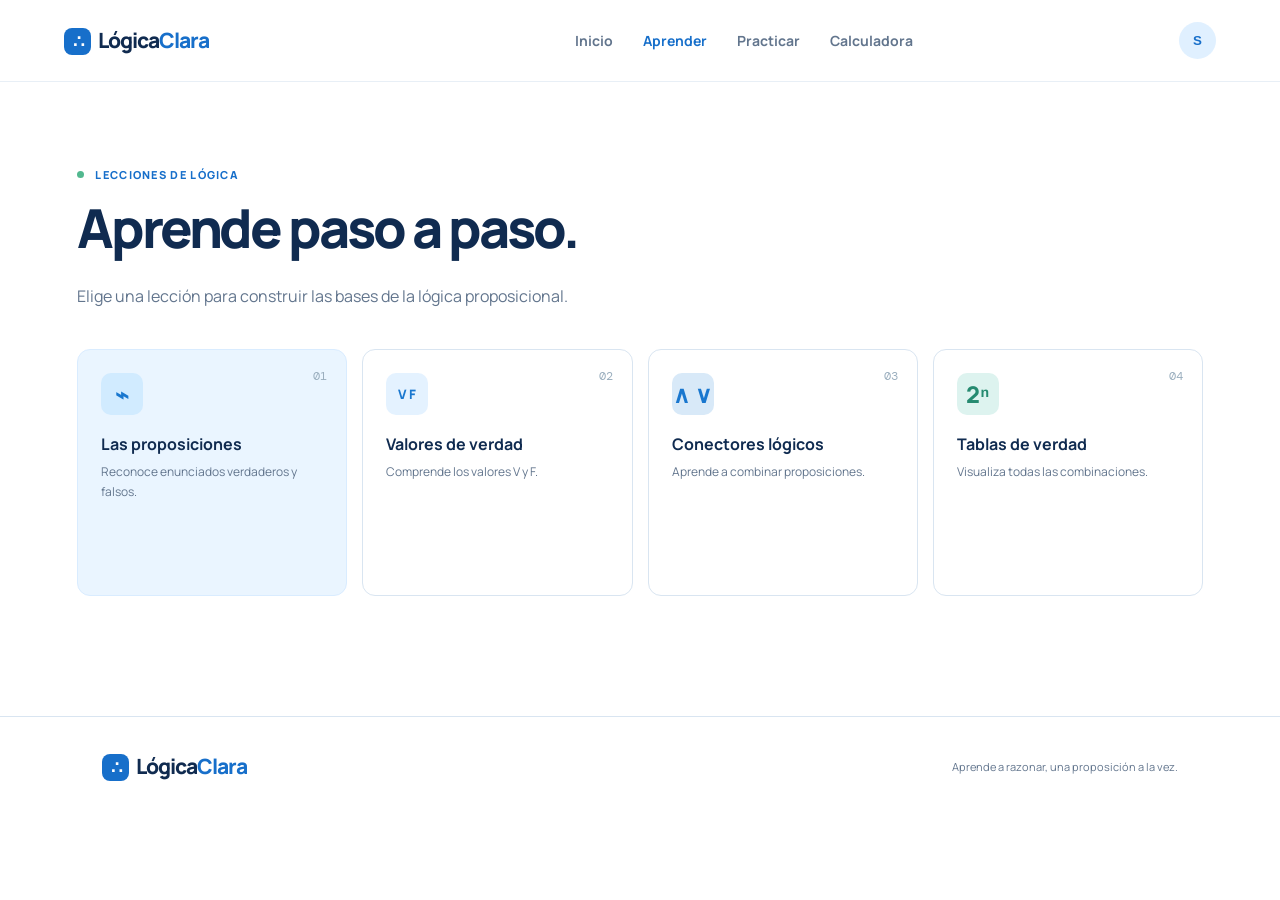
==== aprender.html @ cffce1f6 "Initial commit" ====
<!doctype html><html lang="es"><head><meta charset="UTF-8"><meta name="viewport" content="width=device-width, initial-scale=1.0"><title>Aprender | Lógica Clara</title><link rel="preconnect" href="https://fonts.googleapis.com"><link rel="preconnect" href="https://fonts.gstatic.com" crossorigin><link href="https://fonts.googleapis.com/css2?family=DM+Mono:wght@400;500&family=Manrope:wght@400;500;600;700;800&display=swap" rel="stylesheet"><link rel="stylesheet" href="styles.css"></head><body><header class="topbar"><a class="brand" href="index.html"><span class="brand-mark">∴</span>Lógica<span>Clara</span></a><nav><a href="index.html">Inicio</a><a class="active" href="aprender.html">Aprender</a><a href="practicar.html">Practicar</a><a href="calculadora.html">Calculadora</a></nav><button class="profile">S</button></header><main class="subpage"><p class="eyebrow"><i></i> Lecciones de lógica</p><h1>Aprende paso a paso.</h1><p class="lead">Elige una lección para construir las bases de la lógica proposicional.</p><div class="lesson-grid"><article class="lesson featured"><span class="lesson-number">01</span><div class="lesson-icon">⌁</div><h3>Las proposiciones</h3><p>Reconoce enunciados verdaderos y falsos.</p></article><article class="lesson"><span class="lesson-number">02</span><div class="lesson-icon blue">V F</div><h3>Valores de verdad</h3><p>Comprende los valores V y F.</p></article><article class="lesson"><span class="lesson-number">03</span><div class="lesson-icon dark">∧ ∨</div><h3>Conectores lógicos</h3><p>Aprende a combinar proposiciones.</p></article><article class="lesson"><span class="lesson-number">04</span><div class="lesson-icon sky">2ⁿ</div><h3>Tablas de verdad</h3><p>Visualiza todas las combinaciones.</p></article></div></main><footer><a class="brand" href="index.html"><span class="brand-mark">∴</span>Lógica<span>Clara</span></a><p>Aprende a razonar, una proposición a la vez.</p></footer></body></html>
---- styles.css ----
:root{--ink:#102b50;--blue:#176fca;--sky:#eaf5ff;--line:#d9e5f1;--muted:#62758d;--navy:#0c3767;--mint:#e6f5ef;--white:#fff}*{box-sizing:border-box}html{scroll-behavior:smooth}body{margin:0;color:var(--ink);font-family:Manrope,Arial,sans-serif;background:#fff}.topbar{height:82px;border-bottom:1px solid #e8eff6;display:flex;align-items:center;justify-content:space-between;padding:0 max(5vw,32px);position:sticky;top:0;background:#fffffff2;backdrop-filter:blur(12px);z-index:10}.brand{font-size:21px;font-weight:800;color:var(--ink);text-decoration:none;letter-spacing:-1px}.brand>span:last-child{color:var(--blue)}.brand-mark{display:inline-grid;place-items:center;margin-right:7px;width:27px;height:27px;border-radius:8px;background:var(--blue);color:#fff;font-size:18px}.topbar nav{display:flex;gap:30px;margin-left:100px}.topbar nav a{font-size:14px;text-decoration:none;color:var(--muted);font-weight:700}.topbar nav a.active,.topbar nav a:hover{color:var(--blue)}.profile{border:0;background:#e0f0ff;color:var(--blue);border-radius:50%;width:37px;height:37px;font-weight:800}.hero{min-height:570px;max-width:1190px;margin:auto;padding:88px 32px 70px;display:grid;grid-template-columns:1.1fr .9fr;gap:90px;align-items:center}.eyebrow{color:var(--blue);text-transform:uppercase;font-size:11px;font-weight:800;letter-spacing:1.3px;margin:0 0 16px}.eyebrow i{display:inline-block;width:7px;height:7px;background:#52b88f;border-radius:50%;margin:0 8px 1px 0}.hero h1,.section-heading h2,.theory h2,.practice h2,.calculator h2{font-size:clamp(39px,4.2vw,61px);line-height:1.08;letter-spacing:-3.3px;margin:0;font-weight:800}.hero h1 em,.section-heading h2 em,.practice h2 em,.calculator h2 em{font-family:Georgia,serif;font-weight:400;color:var(--blue)}.lead{font-size:16px;line-height:1.8;color:var(--muted);max-width:515px;margin:25px 0}.hero-actions{display:flex;gap:14px;margin-top:29px}.button{font-size:14px;font-weight:800;text-decoration:none;padding:15px 21px;border-radius:9px}.primary{color:#fff;background:var(--blue);box-shadow:0 9px 18px #176fca24}.primary b{font-size:20px;line-height:0;margin-left:10px}.ghost{border:1px solid var(--line);color:var(--ink);background:#fff}.hero-note{font-size:12px;font-weight:700;color:#6e7f91;margin-top:27px}.check{color:#fff;background:#55ba91;padding:2px 5px;border-radius:50%;margin-right:7px}.logic-card{position:relative;max-width:420px;background:var(--navy);padding:26px 29px 25px;border-radius:18px;color:#fff;box-shadow:18px 18px 0 #ddecfa}.logic-card:before{content:'';position:absolute;width:126px;height:126px;border-radius:50%;border:1px solid #ffffff20;right:-35px;top:-39px}.card-top{position:relative;display:flex;justify-content:space-between;font-size:10px;font-weight:800;letter-spacing:1.4px;color:#a9cfef}.pill{letter-spacing:0;background:#ffffff18;padding:6px 9px;border-radius:20px;color:#d8edff}.question{position:relative;font-size:20px;font-weight:700;line-height:1.45;margin:28px 0 17px}.expression{position:relative;font-family:'DM Mono',monospace;color:#bfdcf6;font-size:23px}.expression b{color:#55d3aa}.expression span{margin-left:12px;color:#7eadd4}.expression strong{color:#fff;margin-left:7px}.answers{position:relative;display:flex;gap:10px;margin:24px 0 14px}.answers button{font-family:'DM Mono';font-weight:700;font-size:16px;color:#fff;background:#ffffff12;border:1px solid #ffffff2c;border-radius:7px;padding:10px 31px;cursor:pointer}.answers button:hover,.answers button.selected{background:#247fcf;border-color:#77c3ff}.quick-feedback{position:relative;font-size:12px;color:#a9cfef;margin:0;height:18px}.stats{max-width:1126px;margin:auto;border:1px solid var(--line);border-radius:14px;display:grid;grid-template-columns:repeat(3,1fr);overflow:hidden}.stats>div{display:flex;align-items:center;gap:15px;padding:21px 32px;border-right:1px solid var(--line)}.stats>div:last-child{border:0}.stat-icon{width:38px;height:38px;display:grid;place-items:center;border-radius:10px;font-size:18px}.book{background:#e8f4ff;color:#1977cf}.star{background:#fff4df;color:#e9a42e}.table{background:#e7f7ef;color:#4fa77f}.stats p{margin:0}.stats b{display:block;font-size:18px}.stats small{font-size:11px;color:var(--muted);font-weight:700}.learning,.connectors{max-width:1190px;margin:118px auto;padding:0 32px}.section-heading{max-width:570px}.section-heading h2{font-size:38px}.section-heading>p:last-child{color:var(--muted);line-height:1.7;font-size:15px}.lesson-grid{display:grid;grid-template-columns:repeat(4,1fr);gap:15px;margin-top:37px}.lesson{min-height:247px;padding:23px;border:1px solid var(--line);border-radius:13px;position:relative}.lesson.featured{background:#eaf5ff;border-color:#d9ecff}.lesson-number{position:absolute;right:19px;top:18px;color:#9aaebe;font:12px 'DM Mono'}.lesson-icon{width:42px;height:42px;border-radius:10px;background:#d1ebff;color:#1977cf;font-size:23px;display:grid;place-items:center;font-weight:800}.lesson-icon.blue{font-size:13px;background:#e4f2ff}.lesson-icon.dark{background:#d8e9f8}.lesson-icon.sky{background:#ddf3ef;color:#258a70}.lesson h3{font-size:16px;margin:18px 0 7px}.lesson p{font-size:12px;color:var(--muted);line-height:1.65;margin:0}.lesson a{position:absolute;bottom:20px;text-decoration:none;font-size:12px;font-weight:800;color:var(--blue)}.lesson a b{margin-left:6px;font-size:16px}.theory{background:#f5faff;padding:92px max(8vw,32px);display:grid;grid-template-columns:.9fr 1fr;gap:100px;align-items:center}.theory h2{font-size:38px}.theory-text>p:not(.eyebrow){line-height:1.8;color:var(--muted);font-size:15px}.tip{display:flex;gap:12px;padding:14px 16px;background:#e7f5ee;border-radius:8px;margin-top:26px}.tip span{color:#54ae89}.tip p{font-size:12px;line-height:1.55;margin:0;color:#497061}.examples{background:#fff;border-radius:14px;padding:22px 24px;box-shadow:0 8px 24px #123b6012}.mono-title,.calculator-panel label{font:500 10px 'DM Mono';letter-spacing:1px;color:#7791aa}.example{padding:15px 0;border-bottom:1px solid #e9f0f6}.example:last-child{border:0}.example p{font-size:14px;margin:0 0 8px;font-weight:700}.example span{font-size:11px;font-weight:700}.true{color:#299b70}.false{color:#e56e71}.neutral{color:#7890a7}.centered{text-align:center;margin:auto}.connector-grid{display:grid;grid-template-columns:repeat(5,1fr);margin-top:38px;border:1px solid var(--line);border-radius:13px;overflow:hidden}.connector-grid article{padding:25px 19px;border-right:1px solid var(--line)}.connector-grid article:last-child{border:0}.connector-grid span{font:500 29px 'DM Mono';color:var(--blue)}.connector-grid h3{font-size:14px;margin:15px 0 8px}.connector-grid p{font-size:11px;line-height:1.5;color:var(--muted);min-height:35px}.connector-grid small{font:10px 'DM Mono';color:#6d89a4}.practice{max-width:1126px;margin:115px auto;background:var(--navy);border-radius:18px;padding:55px 65px;display:grid;grid-template-columns:1fr 1fr;gap:65px;color:#fff}.practice .eyebrow{color:#8fcbf8}.practice h2{font-size:37px;letter-spacing:-2px}.practice h2 em{color:#a8ddff}.practice-info>p:not(.eyebrow){color:#b7d0e8;font-size:14px;line-height:1.7}.progress{margin-top:31px;width:280px}.progress div{display:flex;justify-content:space-between;font-size:11px;font-weight:700;color:#bbd6ec;margin-bottom:9px}.progress i{display:block;height:6px;background:#ffffff20;border-radius:9px}.progress i i{height:6px;width:20%;background:#64c3f7}.practice-card{background:#fff;color:var(--ink);padding:25px;border-radius:13px}.practice-label{font:500 10px 'DM Mono';color:#6d92b5}.practice-card h3{font-size:18px;line-height:1.5;margin:17px 0}.option-list{display:grid;gap:9px}.option-list button{background:#fff;border:1px solid var(--line);color:var(--ink);text-align:left;padding:12px;border-radius:7px;font:700 13px Manrope;cursor:pointer}.option-list button:hover,.option-list button.selected{border-color:#3d9ce7;background:#eff8ff}.practice-feedback{min-height:20px;font-size:11px;line-height:1.5;margin-top:11px}.practice-feedback.good{color:#22946c}.practice-feedback.bad{color:#d45f67}.calculator{background:#f5faff;padding:100px max(8vw,32px);display:grid;grid-template-columns:.72fr 1.28fr;gap:70px;align-items:start}.calculator h2{font-size:39px}.calculator-intro>p:not(.eyebrow){color:var(--muted);font-size:14px;line-height:1.7}.syntax{margin-top:28px;border-left:3px solid #5ab0ed;padding-left:13px;display:grid;gap:6px;font-size:11px;color:#668097}.syntax b{color:var(--ink)}.syntax span{font:500 16px 'DM Mono';color:var(--blue)}.calculator-panel{background:#fff;padding:27px;border-radius:14px;box-shadow:0 8px 30px #103a6220}.input-wrap{margin-top:11px;display:flex;border:1px solid #bcd9ef;border-radius:8px;overflow:hidden}.input-wrap input{width:100%;border:0;padding:13px 14px;font:16px 'DM Mono';outline:none;color:var(--ink)}.input-wrap button,#solve{border:0;background:var(--blue);color:#fff;padding:0 16px;font:700 12px Manrope;white-space:nowrap;cursor:pointer}.input-wrap button b{font-size:18px;margin-left:6px}.calc-result{margin-top:22px;background:#edf7ff;border-radius:9px;padding:17px;display:flex;align-items:center;justify-content:space-between;gap:14px}.calc-result span{display:block;font:500 9px 'DM Mono';color:#6185a3}.calc-result strong{font:800 30px 'DM Mono';color:#2a9b73}.calc-result p{font:12px 'DM Mono';line-height:1.8;color:#3c668a;margin:5px 0 0}.table-button{border:1px solid #a5cfed;background:#fff;color:var(--blue);border-radius:6px;padding:8px 9px;font:700 10px Manrope;cursor:pointer;white-space:nowrap}.calc-error{color:#d55357;font-size:11px;min-height:14px;margin:8px 0 0}.truth-table-wrap{overflow:auto;margin-top:17px}.truth-table{border-collapse:collapse;width:100%;font:12px 'DM Mono';text-align:center}.truth-table th{background:var(--navy);color:#fff;padding:9px}.truth-table td{border:1px solid #d9e8f3;padding:7px;color:#385b7b}.truth-table td:last-child{color:#218b67;font-weight:bold}footer{padding:31px max(8vw,32px);display:flex;align-items:center;justify-content:space-between;border-top:1px solid var(--line)}footer p,footer>span{font-size:11px;color:var(--muted)}@media(max-width:800px){.topbar nav{display:none}.hero,.theory,.practice,.calculator{grid-template-columns:1fr;gap:40px}.hero{padding-top:60px}.logic-card{width:100%;max-width:none}.stats{margin:0 20px}.stats>div{padding:14px 10px;gap:8px}.stats small{font-size:9px}.stat-icon{width:30px;height:30px}.lesson-grid{grid-template-columns:1fr 1fr}.connector-grid{grid-template-columns:1fr 1fr}.connector-grid article:nth-child(2){border-right:0}.connector-grid article{border-bottom:1px solid var(--line)}.practice{margin:70px 20px;padding:35px 28px}.theory,.calculator{padding:65px 32px}footer{flex-direction:column;gap:8px;text-align:center}}@media(max-width:460px){.hero-actions{flex-direction:column}.lesson-grid{grid-template-columns:1fr}.stats{grid-template-columns:1fr}.stats>div{border-right:0;border-bottom:1px solid var(--line)}.connector-grid{grid-template-columns:1fr}.connector-grid article{border-right:0}.calc-result{align-items:flex-start;flex-direction:column}}
.intro-hero{max-width:1190px;margin:auto;padding:92px 32px 96px;display:grid;grid-template-columns:1.08fr .92fr;align-items:center;gap:85px}.intro-hero h1,.subpage h1,.practice-page h1,.calculator h1{font-size:clamp(39px,4.2vw,60px);line-height:1.1;letter-spacing:-3px;margin:0;font-weight:800}.intro-hero h1 em,.practice-page h1 em,.calculator h1 em{font-family:Georgia,serif;font-weight:400;color:var(--blue)}.thinking-visual{min-height:330px;position:relative;display:grid;align-content:center;gap:18px;padding-left:36px}.thinking-visual:before{content:'';position:absolute;inset:12px 0 0 38px;background:#eaf5ff;border-radius:23px;transform:rotate(-3deg)}.statement{position:relative;z-index:1;display:flex;align-items:center;justify-content:space-between;background:#fff;border:1px solid #d7e9f7;border-radius:11px;padding:16px 19px;color:var(--ink);font-weight:700;box-shadow:0 8px 20px #12508112;max-width:310px}.statement span{font:700 16px 'DM Mono';color:#28a575;background:#e6f6ef;padding:6px 10px;border-radius:6px}.statement.bottom{margin-left:33px}.operator{position:relative;z-index:2;background:var(--blue);color:#fff;width:35px;height:35px;border-radius:50%;display:grid;place-items:center;font:500 20px 'DM Mono';margin-left:132px}.result-bubble{position:absolute;right:5px;bottom:18px;z-index:2;background:var(--navy);color:#b9dcf3;padding:15px 18px;border-radius:11px;font-size:11px;line-height:1.6}.result-bubble b{color:#72d8ae;font:700 25px 'DM Mono'}.what-is{max-width:1126px;margin:10px auto 112px;padding:52px 60px;border:1px solid var(--line);border-radius:17px;display:grid;grid-template-columns:1fr 1fr;gap:80px;align-items:center}.what-copy{border-left:2px solid #b8dcf5;padding-left:28px}.what-copy p{color:var(--muted);line-height:1.8;font-size:14px}.what-copy b{color:var(--ink)}.example-band{background:var(--navy);padding:85px max(10vw,32px);color:#fff;display:grid;grid-template-columns:1fr 1fr;gap:85px;align-items:center}.example-band .eyebrow{color:#8fcbf8}.example-band h2{font-size:36px;letter-spacing:-2px;margin:0}.example-band p:not(.eyebrow){color:#b8d3e9;font-size:14px;line-height:1.8}.reasoning{background:#fff;color:var(--ink);border-radius:14px;padding:23px;display:grid;gap:12px;box-shadow:0 11px 28px #001a352b}.reasoning>div{display:grid;grid-template-columns:25px 1fr 28px;align-items:center;gap:8px;padding:10px;background:#f3f9fd;border-radius:7px;font-size:12px}.reasoning small{font:500 14px 'DM Mono';color:var(--blue)}.reasoning span{font:700 13px 'DM Mono';color:#249a6e}.reasoning>i{text-align:center;color:var(--blue);font:500 26px 'DM Mono';font-style:normal}.reasoning>p{text-align:center!important;color:#4b6a86!important;font:14px 'DM Mono';margin:3px 0!important}.reasoning strong{color:#269d70}.uses{max-width:1190px;margin:112px auto;padding:0 32px}.use-grid{display:grid;grid-template-columns:repeat(3,1fr);gap:17px;margin-top:38px}.use-grid article{border:1px solid var(--line);border-radius:14px;padding:25px}.use-icon{width:43px;height:43px;border-radius:10px;display:grid;place-items:center;background:#e4f2ff;color:#1772c7;font-size:20px;font-weight:800}.use-icon.sky{background:#eeeaff;color:#6b5ecc}.use-icon.green{background:#e6f6ef;color:#299f73}.use-grid h3{font-size:16px;margin:18px 0 8px}.use-grid p{color:var(--muted);font-size:12px;line-height:1.7;min-height:61px}.use-grid code{font:11px 'DM Mono';color:#4f82ae;background:#f3f9fd;padding:6px 8px;border-radius:5px}.proposition-demo{background:#f5faff;padding:88px max(10vw,32px);display:grid;grid-template-columns:1fr 1fr;gap:95px;align-items:center}.proposition-demo h2{font-size:37px;line-height:1.18;letter-spacing:-2px;margin:0}.proposition-demo>div>p:not(.eyebrow){color:var(--muted);font-size:14px;line-height:1.8}.compare{background:#fff;border-radius:13px;padding:8px 23px;box-shadow:0 8px 25px #123b6011}.compare>div{padding:19px 0;border-bottom:1px solid var(--line)}.compare>div:last-child{border:0}.tag{font:700 9px 'DM Mono';padding:5px 7px;border-radius:4px}.tag.yes{background:#e6f6ef;color:#269d70}.tag.no{background:#fff0ef;color:#cf6269}.compare p{color:var(--ink)!important;margin:10px 0 5px;font-weight:700}.compare small{color:var(--muted);font-size:11px}.path-cta{max-width:820px;text-align:center;margin:112px auto;padding:0 32px}.path-cta h2{font-size:40px;letter-spacing:-2px;margin:0}.path-cta h2 em{font-family:Georgia,serif;color:var(--blue);font-weight:400}.path-cta>p:not(.eyebrow){color:var(--muted);font-size:14px;line-height:1.7;max-width:590px;margin:17px auto 27px}.path-cta>div{display:flex;justify-content:center;gap:14px}.subpage{max-width:1190px;margin:auto;padding:85px 32px 120px}.subpage .lesson-grid{margin-top:38px}.practice-page{max-width:1126px;margin:95px auto;padding:55px 65px;background:var(--navy);border-radius:18px;display:grid;grid-template-columns:1fr 1fr;gap:65px;color:#fff}.practice-page .eyebrow{color:#8fcbf8}.practice-page .practice-info>p:not(.eyebrow){color:#b7d0e8;font-size:14px;line-height:1.7}.standalone{min-height:600px}.calculator.standalone{padding-top:90px;padding-bottom:115px}@media(max-width:800px){.intro-hero,.what-is,.example-band,.proposition-demo,.practice-page{grid-template-columns:1fr;gap:40px}.intro-hero{padding-top:60px}.what-is{margin:0 20px 75px;padding:35px}.example-band{gap:35px}.proposition-demo{gap:38px}.use-grid{grid-template-columns:1fr}.practice-page{margin:65px 20px;padding:35px 28px}.path-cta{margin:75px auto}.thinking-visual{min-height:270px}}@media(max-width:460px){.path-cta>div{flex-direction:column}.statement.bottom{margin-left:10px}.thinking-visual{padding-left:8px}.result-bubble{right:0}.what-is{padding:28px}.what-copy{padding-left:16px}}
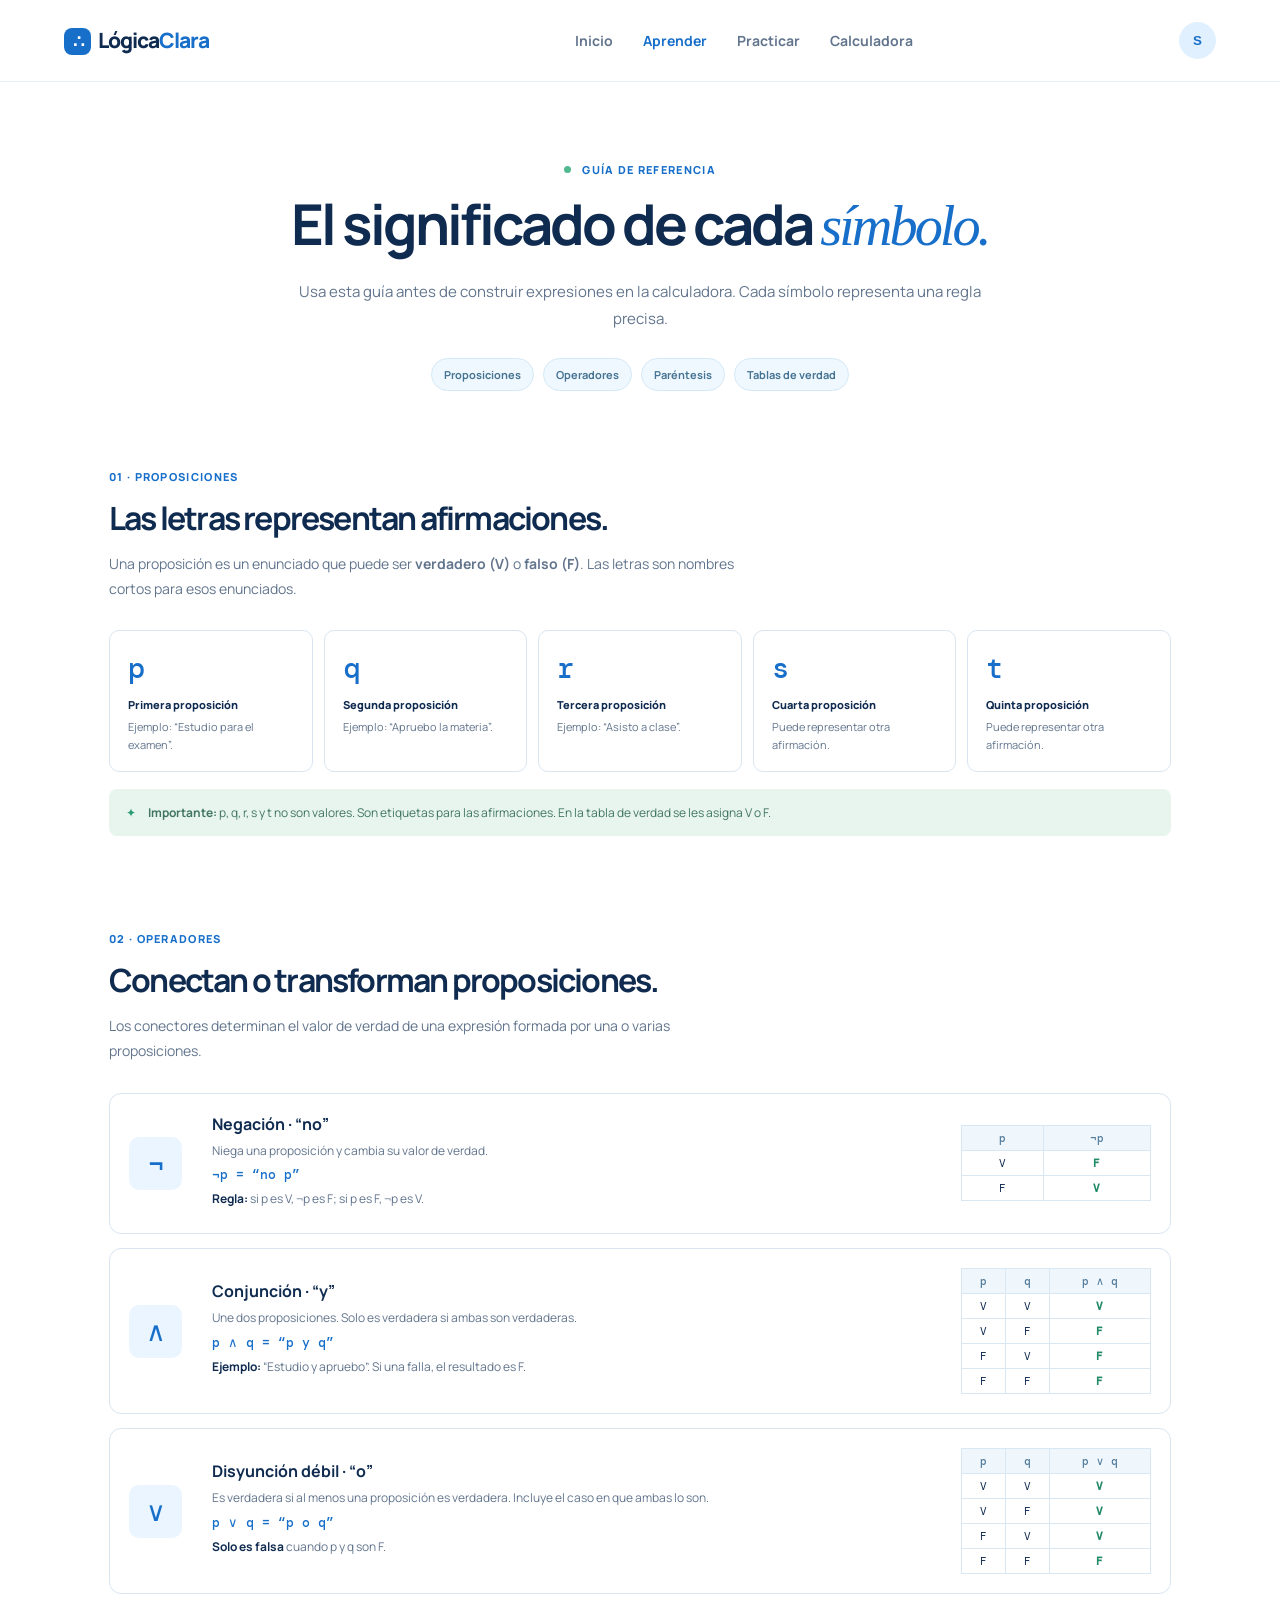
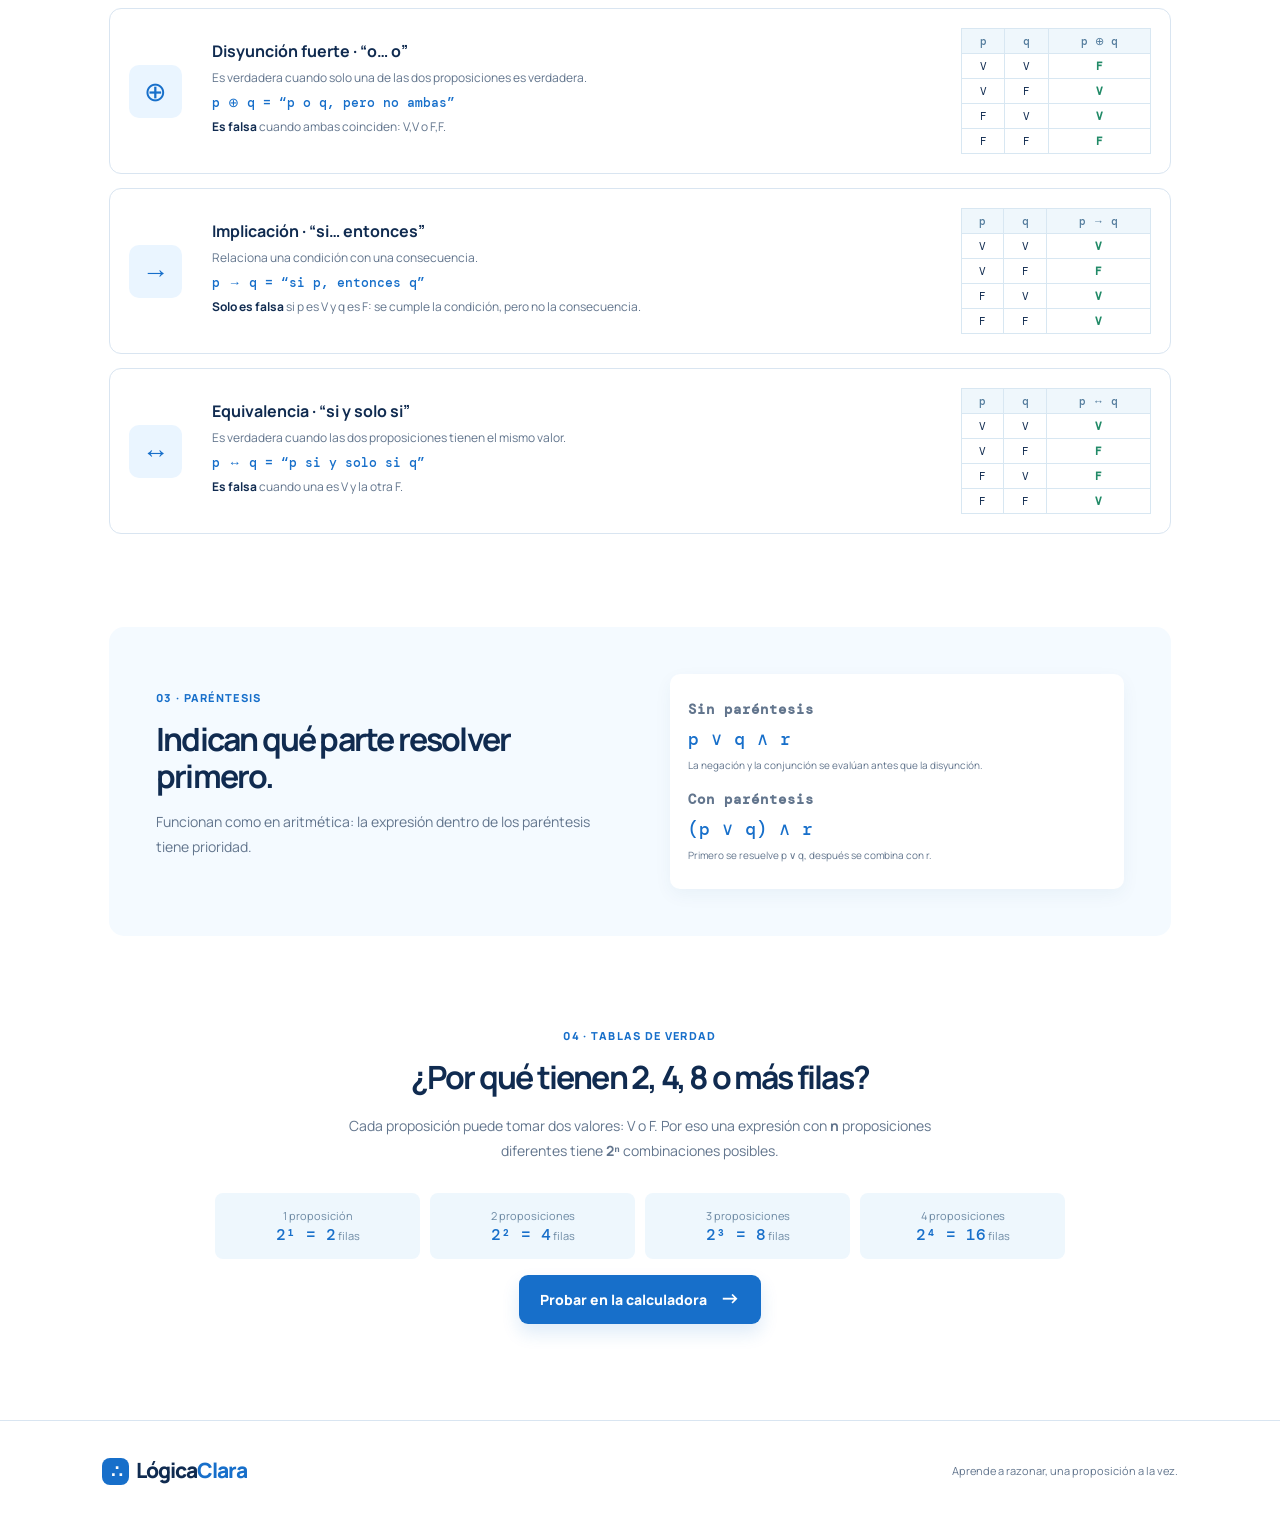
==== commit 6bb2598d: "mejora de la explicacion de procedimientos en la calculadora y mas argumentos explicativos en la sec" ====
--- a/aprender.html
+++ b/aprender.html
@@ -1 +1,14 @@
-<!doctype html><html lang="es"><head><meta charset="UTF-8"><meta name="viewport" content="width=device-width, initial-scale=1.0"><title>Aprender | Lógica Clara</title><link rel="preconnect" href="https://fonts.googleapis.com"><link rel="preconnect" href="https://fonts.gstatic.com" crossorigin><link href="https://fonts.googleapis.com/css2?family=DM+Mono:wght@400;500&family=Manrope:wght@400;500;600;700;800&display=swap" rel="stylesheet"><link rel="stylesheet" href="styles.css"></head><body><header class="topbar"><a class="brand" href="index.html"><span class="brand-mark">∴</span>Lógica<span>Clara</span></a><nav><a href="index.html">Inicio</a><a class="active" href="aprender.html">Aprender</a><a href="practicar.html">Practicar</a><a href="calculadora.html">Calculadora</a></nav><button class="profile">S</button></header><main class="subpage"><p class="eyebrow"><i></i> Lecciones de lógica</p><h1>Aprende paso a paso.</h1><p class="lead">Elige una lección para construir las bases de la lógica proposicional.</p><div class="lesson-grid"><article class="lesson featured"><span class="lesson-number">01</span><div class="lesson-icon">⌁</div><h3>Las proposiciones</h3><p>Reconoce enunciados verdaderos y falsos.</p></article><article class="lesson"><span class="lesson-number">02</span><div class="lesson-icon blue">V F</div><h3>Valores de verdad</h3><p>Comprende los valores V y F.</p></article><article class="lesson"><span class="lesson-number">03</span><div class="lesson-icon dark">∧ ∨</div><h3>Conectores lógicos</h3><p>Aprende a combinar proposiciones.</p></article><article class="lesson"><span class="lesson-number">04</span><div class="lesson-icon sky">2ⁿ</div><h3>Tablas de verdad</h3><p>Visualiza todas las combinaciones.</p></article></div></main><footer><a class="brand" href="index.html"><span class="brand-mark">∴</span>Lógica<span>Clara</span></a><p>Aprende a razonar, una proposición a la vez.</p></footer></body></html>
+<!doctype html><html lang="es"><head><meta charset="UTF-8"><meta name="viewport" content="width=device-width, initial-scale=1.0"><title>Aprender | Lógica Clara</title><link rel="preconnect" href="https://fonts.googleapis.com"><link rel="preconnect" href="https://fonts.gstatic.com" crossorigin><link href="https://fonts.googleapis.com/css2?family=DM+Mono:wght@400;500&family=Manrope:wght@400;500;600;700;800&display=swap" rel="stylesheet"><link rel="stylesheet" href="styles.css"></head><body><header class="topbar"><a class="brand" href="index.html"><span class="brand-mark">∴</span>Lógica<span>Clara</span></a><nav><a href="index.html">Inicio</a><a class="active" href="aprender.html">Aprender</a><a href="practicar.html">Practicar</a><a href="calculadora.html">Calculadora</a></nav><button class="profile">S</button></header><main class="learn-page">
+<section class="learn-hero"><p class="eyebrow"><i></i> Guía de referencia</p><h1>El significado de cada <em>símbolo.</em></h1><p>Usa esta guía antes de construir expresiones en la calculadora. Cada símbolo representa una regla precisa.</p><div class="learn-nav"><a href="#proposiciones">Proposiciones</a><a href="#operadores">Operadores</a><a href="#parentesis">Paréntesis</a><a href="#tablas">Tablas de verdad</a></div></section>
+<section id="proposiciones" class="learn-section"><div class="learn-title"><p class="eyebrow">01 · Proposiciones</p><h2>Las letras representan afirmaciones.</h2><p>Una proposición es un enunciado que puede ser <b>verdadero (V)</b> o <b>falso (F)</b>. Las letras son nombres cortos para esos enunciados.</p></div><div class="variable-grid"><article><b>p</b><span>Primera proposición</span><p>Ejemplo: “Estudio para el examen”.</p></article><article><b>q</b><span>Segunda proposición</span><p>Ejemplo: “Apruebo la materia”.</p></article><article><b>r</b><span>Tercera proposición</span><p>Ejemplo: “Asisto a clase”.</p></article><article><b>s</b><span>Cuarta proposición</span><p>Puede representar otra afirmación.</p></article><article><b>t</b><span>Quinta proposición</span><p>Puede representar otra afirmación.</p></article></div><div class="learn-note"><span>✦</span><p><b>Importante:</b> p, q, r, s y t no son valores. Son etiquetas para las afirmaciones. En la tabla de verdad se les asigna V o F.</p></div></section>
+<section id="operadores" class="learn-section operators-section"><div class="learn-title"><p class="eyebrow">02 · Operadores</p><h2>Conectan o transforman proposiciones.</h2><p>Los conectores determinan el valor de verdad de una expresión formada por una o varias proposiciones.</p></div><div class="operator-lessons">
+<article><div class="operator-symbol">¬</div><div><h3>Negación · “no”</h3><p>Niega una proposición y cambia su valor de verdad.</p><p class="logic-example">¬p = “no p”</p><p class="rule"><b>Regla:</b> si p es V, ¬p es F; si p es F, ¬p es V.</p></div><table><tr><th>p</th><th>¬p</th></tr><tr><td>V</td><td>F</td></tr><tr><td>F</td><td>V</td></tr></table></article>
+<article><div class="operator-symbol">∧</div><div><h3>Conjunción · “y”</h3><p>Une dos proposiciones. Solo es verdadera si ambas son verdaderas.</p><p class="logic-example">p ∧ q = “p y q”</p><p class="rule"><b>Ejemplo:</b> “Estudio y apruebo”. Si una falla, el resultado es F.</p></div><table><tr><th>p</th><th>q</th><th>p ∧ q</th></tr><tr><td>V</td><td>V</td><td>V</td></tr><tr><td>V</td><td>F</td><td>F</td></tr><tr><td>F</td><td>V</td><td>F</td></tr><tr><td>F</td><td>F</td><td>F</td></tr></table></article>
+<article><div class="operator-symbol">∨</div><div><h3>Disyunción débil · “o”</h3><p>Es verdadera si al menos una proposición es verdadera. Incluye el caso en que ambas lo son.</p><p class="logic-example">p ∨ q = “p o q”</p><p class="rule"><b>Solo es falsa</b> cuando p y q son F.</p></div><table><tr><th>p</th><th>q</th><th>p ∨ q</th></tr><tr><td>V</td><td>V</td><td>V</td></tr><tr><td>V</td><td>F</td><td>V</td></tr><tr><td>F</td><td>V</td><td>V</td></tr><tr><td>F</td><td>F</td><td>F</td></tr></table></article>
+<article><div class="operator-symbol">⊕</div><div><h3>Disyunción fuerte · “o… o”</h3><p>Es verdadera cuando solo una de las dos proposiciones es verdadera.</p><p class="logic-example">p ⊕ q = “p o q, pero no ambas”</p><p class="rule"><b>Es falsa</b> cuando ambas coinciden: V,V o F,F.</p></div><table><tr><th>p</th><th>q</th><th>p ⊕ q</th></tr><tr><td>V</td><td>V</td><td>F</td></tr><tr><td>V</td><td>F</td><td>V</td></tr><tr><td>F</td><td>V</td><td>V</td></tr><tr><td>F</td><td>F</td><td>F</td></tr></table></article>
+<article><div class="operator-symbol">→</div><div><h3>Implicación · “si… entonces”</h3><p>Relaciona una condición con una consecuencia.</p><p class="logic-example">p → q = “si p, entonces q”</p><p class="rule"><b>Solo es falsa</b> si p es V y q es F: se cumple la condición, pero no la consecuencia.</p></div><table><tr><th>p</th><th>q</th><th>p → q</th></tr><tr><td>V</td><td>V</td><td>V</td></tr><tr><td>V</td><td>F</td><td>F</td></tr><tr><td>F</td><td>V</td><td>V</td></tr><tr><td>F</td><td>F</td><td>V</td></tr></table></article>
+<article><div class="operator-symbol">↔</div><div><h3>Equivalencia · “si y solo si”</h3><p>Es verdadera cuando las dos proposiciones tienen el mismo valor.</p><p class="logic-example">p ↔ q = “p si y solo si q”</p><p class="rule"><b>Es falsa</b> cuando una es V y la otra F.</p></div><table><tr><th>p</th><th>q</th><th>p ↔ q</th></tr><tr><td>V</td><td>V</td><td>V</td></tr><tr><td>V</td><td>F</td><td>F</td></tr><tr><td>F</td><td>V</td><td>F</td></tr><tr><td>F</td><td>F</td><td>V</td></tr></table></article>
+</div></section>
+<section id="parentesis" class="parenthesis-section"><div><p class="eyebrow">03 · Paréntesis</p><h2>Indican qué parte resolver primero.</h2><p>Funcionan como en aritmética: la expresión dentro de los paréntesis tiene prioridad.</p></div><div class="parenthesis-example"><p>Sin paréntesis</p><b>p ∨ q ∧ r</b><small>La negación y la conjunción se evalúan antes que la disyunción.</small><p>Con paréntesis</p><b>(p ∨ q) ∧ r</b><small>Primero se resuelve p ∨ q, después se combina con r.</small></div></section>
+<section id="tablas" class="table-explanation"><p class="eyebrow">04 · Tablas de verdad</p><h2>¿Por qué tienen 2, 4, 8 o más filas?</h2><p>Cada proposición puede tomar dos valores: V o F. Por eso una expresión con <b>n</b> proposiciones diferentes tiene <b>2ⁿ</b> combinaciones posibles.</p><div><span>1 proposición<br><b>2¹ = 2</b> filas</span><span>2 proposiciones<br><b>2² = 4</b> filas</span><span>3 proposiciones<br><b>2³ = 8</b> filas</span><span>4 proposiciones<br><b>2⁴ = 16</b> filas</span></div><a class="button primary" href="calculadora.html">Probar en la calculadora <b>→</b></a></section>
+</main><footer><a class="brand" href="index.html"><span class="brand-mark">∴</span>Lógica<span>Clara</span></a><p>Aprende a razonar, una proposición a la vez.</p></footer></body></html>
--- a/styles.css
+++ b/styles.css
@@ -1,2 +1,5 @@
 :root{--ink:#102b50;--blue:#176fca;--sky:#eaf5ff;--line:#d9e5f1;--muted:#62758d;--navy:#0c3767;--mint:#e6f5ef;--white:#fff}*{box-sizing:border-box}html{scroll-behavior:smooth}body{margin:0;color:var(--ink);font-family:Manrope,Arial,sans-serif;background:#fff}.topbar{height:82px;border-bottom:1px solid #e8eff6;display:flex;align-items:center;justify-content:space-between;padding:0 max(5vw,32px);position:sticky;top:0;background:#fffffff2;backdrop-filter:blur(12px);z-index:10}.brand{font-size:21px;font-weight:800;color:var(--ink);text-decoration:none;letter-spacing:-1px}.brand>span:last-child{color:var(--blue)}.brand-mark{display:inline-grid;place-items:center;margin-right:7px;width:27px;height:27px;border-radius:8px;background:var(--blue);color:#fff;font-size:18px}.topbar nav{display:flex;gap:30px;margin-left:100px}.topbar nav a{font-size:14px;text-decoration:none;color:var(--muted);font-weight:700}.topbar nav a.active,.topbar nav a:hover{color:var(--blue)}.profile{border:0;background:#e0f0ff;color:var(--blue);border-radius:50%;width:37px;height:37px;font-weight:800}.hero{min-height:570px;max-width:1190px;margin:auto;padding:88px 32px 70px;display:grid;grid-template-columns:1.1fr .9fr;gap:90px;align-items:center}.eyebrow{color:var(--blue);text-transform:uppercase;font-size:11px;font-weight:800;letter-spacing:1.3px;margin:0 0 16px}.eyebrow i{display:inline-block;width:7px;height:7px;background:#52b88f;border-radius:50%;margin:0 8px 1px 0}.hero h1,.section-heading h2,.theory h2,.practice h2,.calculator h2{font-size:clamp(39px,4.2vw,61px);line-height:1.08;letter-spacing:-3.3px;margin:0;font-weight:800}.hero h1 em,.section-heading h2 em,.practice h2 em,.calculator h2 em{font-family:Georgia,serif;font-weight:400;color:var(--blue)}.lead{font-size:16px;line-height:1.8;color:var(--muted);max-width:515px;margin:25px 0}.hero-actions{display:flex;gap:14px;margin-top:29px}.button{font-size:14px;font-weight:800;text-decoration:none;padding:15px 21px;border-radius:9px}.primary{color:#fff;background:var(--blue);box-shadow:0 9px 18px #176fca24}.primary b{font-size:20px;line-height:0;margin-left:10px}.ghost{border:1px solid var(--line);color:var(--ink);background:#fff}.hero-note{font-size:12px;font-weight:700;color:#6e7f91;margin-top:27px}.check{color:#fff;background:#55ba91;padding:2px 5px;border-radius:50%;margin-right:7px}.logic-card{position:relative;max-width:420px;background:var(--navy);padding:26px 29px 25px;border-radius:18px;color:#fff;box-shadow:18px 18px 0 #ddecfa}.logic-card:before{content:'';position:absolute;width:126px;height:126px;border-radius:50%;border:1px solid #ffffff20;right:-35px;top:-39px}.card-top{position:relative;display:flex;justify-content:space-between;font-size:10px;font-weight:800;letter-spacing:1.4px;color:#a9cfef}.pill{letter-spacing:0;background:#ffffff18;padding:6px 9px;border-radius:20px;color:#d8edff}.question{position:relative;font-size:20px;font-weight:700;line-height:1.45;margin:28px 0 17px}.expression{position:relative;font-family:'DM Mono',monospace;color:#bfdcf6;font-size:23px}.expression b{color:#55d3aa}.expression span{margin-left:12px;color:#7eadd4}.expression strong{color:#fff;margin-left:7px}.answers{position:relative;display:flex;gap:10px;margin:24px 0 14px}.answers button{font-family:'DM Mono';font-weight:700;font-size:16px;color:#fff;background:#ffffff12;border:1px solid #ffffff2c;border-radius:7px;padding:10px 31px;cursor:pointer}.answers button:hover,.answers button.selected{background:#247fcf;border-color:#77c3ff}.quick-feedback{position:relative;font-size:12px;color:#a9cfef;margin:0;height:18px}.stats{max-width:1126px;margin:auto;border:1px solid var(--line);border-radius:14px;display:grid;grid-template-columns:repeat(3,1fr);overflow:hidden}.stats>div{display:flex;align-items:center;gap:15px;padding:21px 32px;border-right:1px solid var(--line)}.stats>div:last-child{border:0}.stat-icon{width:38px;height:38px;display:grid;place-items:center;border-radius:10px;font-size:18px}.book{background:#e8f4ff;color:#1977cf}.star{background:#fff4df;color:#e9a42e}.table{background:#e7f7ef;color:#4fa77f}.stats p{margin:0}.stats b{display:block;font-size:18px}.stats small{font-size:11px;color:var(--muted);font-weight:700}.learning,.connectors{max-width:1190px;margin:118px auto;padding:0 32px}.section-heading{max-width:570px}.section-heading h2{font-size:38px}.section-heading>p:last-child{color:var(--muted);line-height:1.7;font-size:15px}.lesson-grid{display:grid;grid-template-columns:repeat(4,1fr);gap:15px;margin-top:37px}.lesson{min-height:247px;padding:23px;border:1px solid var(--line);border-radius:13px;position:relative}.lesson.featured{background:#eaf5ff;border-color:#d9ecff}.lesson-number{position:absolute;right:19px;top:18px;color:#9aaebe;font:12px 'DM Mono'}.lesson-icon{width:42px;height:42px;border-radius:10px;background:#d1ebff;color:#1977cf;font-size:23px;display:grid;place-items:center;font-weight:800}.lesson-icon.blue{font-size:13px;background:#e4f2ff}.lesson-icon.dark{background:#d8e9f8}.lesson-icon.sky{background:#ddf3ef;color:#258a70}.lesson h3{font-size:16px;margin:18px 0 7px}.lesson p{font-size:12px;color:var(--muted);line-height:1.65;margin:0}.lesson a{position:absolute;bottom:20px;text-decoration:none;font-size:12px;font-weight:800;color:var(--blue)}.lesson a b{margin-left:6px;font-size:16px}.theory{background:#f5faff;padding:92px max(8vw,32px);display:grid;grid-template-columns:.9fr 1fr;gap:100px;align-items:center}.theory h2{font-size:38px}.theory-text>p:not(.eyebrow){line-height:1.8;color:var(--muted);font-size:15px}.tip{display:flex;gap:12px;padding:14px 16px;background:#e7f5ee;border-radius:8px;margin-top:26px}.tip span{color:#54ae89}.tip p{font-size:12px;line-height:1.55;margin:0;color:#497061}.examples{background:#fff;border-radius:14px;padding:22px 24px;box-shadow:0 8px 24px #123b6012}.mono-title,.calculator-panel label{font:500 10px 'DM Mono';letter-spacing:1px;color:#7791aa}.example{padding:15px 0;border-bottom:1px solid #e9f0f6}.example:last-child{border:0}.example p{font-size:14px;margin:0 0 8px;font-weight:700}.example span{font-size:11px;font-weight:700}.true{color:#299b70}.false{color:#e56e71}.neutral{color:#7890a7}.centered{text-align:center;margin:auto}.connector-grid{display:grid;grid-template-columns:repeat(5,1fr);margin-top:38px;border:1px solid var(--line);border-radius:13px;overflow:hidden}.connector-grid article{padding:25px 19px;border-right:1px solid var(--line)}.connector-grid article:last-child{border:0}.connector-grid span{font:500 29px 'DM Mono';color:var(--blue)}.connector-grid h3{font-size:14px;margin:15px 0 8px}.connector-grid p{font-size:11px;line-height:1.5;color:var(--muted);min-height:35px}.connector-grid small{font:10px 'DM Mono';color:#6d89a4}.practice{max-width:1126px;margin:115px auto;background:var(--navy);border-radius:18px;padding:55px 65px;display:grid;grid-template-columns:1fr 1fr;gap:65px;color:#fff}.practice .eyebrow{color:#8fcbf8}.practice h2{font-size:37px;letter-spacing:-2px}.practice h2 em{color:#a8ddff}.practice-info>p:not(.eyebrow){color:#b7d0e8;font-size:14px;line-height:1.7}.progress{margin-top:31px;width:280px}.progress div{display:flex;justify-content:space-between;font-size:11px;font-weight:700;color:#bbd6ec;margin-bottom:9px}.progress i{display:block;height:6px;background:#ffffff20;border-radius:9px}.progress i i{height:6px;width:20%;background:#64c3f7}.practice-card{background:#fff;color:var(--ink);padding:25px;border-radius:13px}.practice-label{font:500 10px 'DM Mono';color:#6d92b5}.practice-card h3{font-size:18px;line-height:1.5;margin:17px 0}.option-list{display:grid;gap:9px}.option-list button{background:#fff;border:1px solid var(--line);color:var(--ink);text-align:left;padding:12px;border-radius:7px;font:700 13px Manrope;cursor:pointer}.option-list button:hover,.option-list button.selected{border-color:#3d9ce7;background:#eff8ff}.practice-feedback{min-height:20px;font-size:11px;line-height:1.5;margin-top:11px}.practice-feedback.good{color:#22946c}.practice-feedback.bad{color:#d45f67}.calculator{background:#f5faff;padding:100px max(8vw,32px);display:grid;grid-template-columns:.72fr 1.28fr;gap:70px;align-items:start}.calculator h2{font-size:39px}.calculator-intro>p:not(.eyebrow){color:var(--muted);font-size:14px;line-height:1.7}.syntax{margin-top:28px;border-left:3px solid #5ab0ed;padding-left:13px;display:grid;gap:6px;font-size:11px;color:#668097}.syntax b{color:var(--ink)}.syntax span{font:500 16px 'DM Mono';color:var(--blue)}.calculator-panel{background:#fff;padding:27px;border-radius:14px;box-shadow:0 8px 30px #103a6220}.input-wrap{margin-top:11px;display:flex;border:1px solid #bcd9ef;border-radius:8px;overflow:hidden}.input-wrap input{width:100%;border:0;padding:13px 14px;font:16px 'DM Mono';outline:none;color:var(--ink)}.input-wrap button,#solve{border:0;background:var(--blue);color:#fff;padding:0 16px;font:700 12px Manrope;white-space:nowrap;cursor:pointer}.input-wrap button b{font-size:18px;margin-left:6px}.calc-result{margin-top:22px;background:#edf7ff;border-radius:9px;padding:17px;display:flex;align-items:center;justify-content:space-between;gap:14px}.calc-result span{display:block;font:500 9px 'DM Mono';color:#6185a3}.calc-result strong{font:800 30px 'DM Mono';color:#2a9b73}.calc-result p{font:12px 'DM Mono';line-height:1.8;color:#3c668a;margin:5px 0 0}.table-button{border:1px solid #a5cfed;background:#fff;color:var(--blue);border-radius:6px;padding:8px 9px;font:700 10px Manrope;cursor:pointer;white-space:nowrap}.calc-error{color:#d55357;font-size:11px;min-height:14px;margin:8px 0 0}.truth-table-wrap{overflow:auto;margin-top:17px}.truth-table{border-collapse:collapse;width:100%;font:12px 'DM Mono';text-align:center}.truth-table th{background:var(--navy);color:#fff;padding:9px}.truth-table td{border:1px solid #d9e8f3;padding:7px;color:#385b7b}.truth-table td:last-child{color:#218b67;font-weight:bold}footer{padding:31px max(8vw,32px);display:flex;align-items:center;justify-content:space-between;border-top:1px solid var(--line)}footer p,footer>span{font-size:11px;color:var(--muted)}@media(max-width:800px){.topbar nav{display:none}.hero,.theory,.practice,.calculator{grid-template-columns:1fr;gap:40px}.hero{padding-top:60px}.logic-card{width:100%;max-width:none}.stats{margin:0 20px}.stats>div{padding:14px 10px;gap:8px}.stats small{font-size:9px}.stat-icon{width:30px;height:30px}.lesson-grid{grid-template-columns:1fr 1fr}.connector-grid{grid-template-columns:1fr 1fr}.connector-grid article:nth-child(2){border-right:0}.connector-grid article{border-bottom:1px solid var(--line)}.practice{margin:70px 20px;padding:35px 28px}.theory,.calculator{padding:65px 32px}footer{flex-direction:column;gap:8px;text-align:center}}@media(max-width:460px){.hero-actions{flex-direction:column}.lesson-grid{grid-template-columns:1fr}.stats{grid-template-columns:1fr}.stats>div{border-right:0;border-bottom:1px solid var(--line)}.connector-grid{grid-template-columns:1fr}.connector-grid article{border-right:0}.calc-result{align-items:flex-start;flex-direction:column}}
 .intro-hero{max-width:1190px;margin:auto;padding:92px 32px 96px;display:grid;grid-template-columns:1.08fr .92fr;align-items:center;gap:85px}.intro-hero h1,.subpage h1,.practice-page h1,.calculator h1{font-size:clamp(39px,4.2vw,60px);line-height:1.1;letter-spacing:-3px;margin:0;font-weight:800}.intro-hero h1 em,.practice-page h1 em,.calculator h1 em{font-family:Georgia,serif;font-weight:400;color:var(--blue)}.thinking-visual{min-height:330px;position:relative;display:grid;align-content:center;gap:18px;padding-left:36px}.thinking-visual:before{content:'';position:absolute;inset:12px 0 0 38px;background:#eaf5ff;border-radius:23px;transform:rotate(-3deg)}.statement{position:relative;z-index:1;display:flex;align-items:center;justify-content:space-between;background:#fff;border:1px solid #d7e9f7;border-radius:11px;padding:16px 19px;color:var(--ink);font-weight:700;box-shadow:0 8px 20px #12508112;max-width:310px}.statement span{font:700 16px 'DM Mono';color:#28a575;background:#e6f6ef;padding:6px 10px;border-radius:6px}.statement.bottom{margin-left:33px}.operator{position:relative;z-index:2;background:var(--blue);color:#fff;width:35px;height:35px;border-radius:50%;display:grid;place-items:center;font:500 20px 'DM Mono';margin-left:132px}.result-bubble{position:absolute;right:5px;bottom:18px;z-index:2;background:var(--navy);color:#b9dcf3;padding:15px 18px;border-radius:11px;font-size:11px;line-height:1.6}.result-bubble b{color:#72d8ae;font:700 25px 'DM Mono'}.what-is{max-width:1126px;margin:10px auto 112px;padding:52px 60px;border:1px solid var(--line);border-radius:17px;display:grid;grid-template-columns:1fr 1fr;gap:80px;align-items:center}.what-copy{border-left:2px solid #b8dcf5;padding-left:28px}.what-copy p{color:var(--muted);line-height:1.8;font-size:14px}.what-copy b{color:var(--ink)}.example-band{background:var(--navy);padding:85px max(10vw,32px);color:#fff;display:grid;grid-template-columns:1fr 1fr;gap:85px;align-items:center}.example-band .eyebrow{color:#8fcbf8}.example-band h2{font-size:36px;letter-spacing:-2px;margin:0}.example-band p:not(.eyebrow){color:#b8d3e9;font-size:14px;line-height:1.8}.reasoning{background:#fff;color:var(--ink);border-radius:14px;padding:23px;display:grid;gap:12px;box-shadow:0 11px 28px #001a352b}.reasoning>div{display:grid;grid-template-columns:25px 1fr 28px;align-items:center;gap:8px;padding:10px;background:#f3f9fd;border-radius:7px;font-size:12px}.reasoning small{font:500 14px 'DM Mono';color:var(--blue)}.reasoning span{font:700 13px 'DM Mono';color:#249a6e}.reasoning>i{text-align:center;color:var(--blue);font:500 26px 'DM Mono';font-style:normal}.reasoning>p{text-align:center!important;color:#4b6a86!important;font:14px 'DM Mono';margin:3px 0!important}.reasoning strong{color:#269d70}.uses{max-width:1190px;margin:112px auto;padding:0 32px}.use-grid{display:grid;grid-template-columns:repeat(3,1fr);gap:17px;margin-top:38px}.use-grid article{border:1px solid var(--line);border-radius:14px;padding:25px}.use-icon{width:43px;height:43px;border-radius:10px;display:grid;place-items:center;background:#e4f2ff;color:#1772c7;font-size:20px;font-weight:800}.use-icon.sky{background:#eeeaff;color:#6b5ecc}.use-icon.green{background:#e6f6ef;color:#299f73}.use-grid h3{font-size:16px;margin:18px 0 8px}.use-grid p{color:var(--muted);font-size:12px;line-height:1.7;min-height:61px}.use-grid code{font:11px 'DM Mono';color:#4f82ae;background:#f3f9fd;padding:6px 8px;border-radius:5px}.proposition-demo{background:#f5faff;padding:88px max(10vw,32px);display:grid;grid-template-columns:1fr 1fr;gap:95px;align-items:center}.proposition-demo h2{font-size:37px;line-height:1.18;letter-spacing:-2px;margin:0}.proposition-demo>div>p:not(.eyebrow){color:var(--muted);font-size:14px;line-height:1.8}.compare{background:#fff;border-radius:13px;padding:8px 23px;box-shadow:0 8px 25px #123b6011}.compare>div{padding:19px 0;border-bottom:1px solid var(--line)}.compare>div:last-child{border:0}.tag{font:700 9px 'DM Mono';padding:5px 7px;border-radius:4px}.tag.yes{background:#e6f6ef;color:#269d70}.tag.no{background:#fff0ef;color:#cf6269}.compare p{color:var(--ink)!important;margin:10px 0 5px;font-weight:700}.compare small{color:var(--muted);font-size:11px}.path-cta{max-width:820px;text-align:center;margin:112px auto;padding:0 32px}.path-cta h2{font-size:40px;letter-spacing:-2px;margin:0}.path-cta h2 em{font-family:Georgia,serif;color:var(--blue);font-weight:400}.path-cta>p:not(.eyebrow){color:var(--muted);font-size:14px;line-height:1.7;max-width:590px;margin:17px auto 27px}.path-cta>div{display:flex;justify-content:center;gap:14px}.subpage{max-width:1190px;margin:auto;padding:85px 32px 120px}.subpage .lesson-grid{margin-top:38px}.practice-page{max-width:1126px;margin:95px auto;padding:55px 65px;background:var(--navy);border-radius:18px;display:grid;grid-template-columns:1fr 1fr;gap:65px;color:#fff}.practice-page .eyebrow{color:#8fcbf8}.practice-page .practice-info>p:not(.eyebrow){color:#b7d0e8;font-size:14px;line-height:1.7}.standalone{min-height:600px}.calculator.standalone{padding-top:90px;padding-bottom:115px}@media(max-width:800px){.intro-hero,.what-is,.example-band,.proposition-demo,.practice-page{grid-template-columns:1fr;gap:40px}.intro-hero{padding-top:60px}.what-is{margin:0 20px 75px;padding:35px}.example-band{gap:35px}.proposition-demo{gap:38px}.use-grid{grid-template-columns:1fr}.practice-page{margin:65px 20px;padding:35px 28px}.path-cta{margin:75px auto}.thinking-visual{min-height:270px}}@media(max-width:460px){.path-cta>div{flex-direction:column}.statement.bottom{margin-left:10px}.thinking-visual{padding-left:8px}.result-bubble{right:0}.what-is{padding:28px}.what-copy{padding-left:16px}}
+.logic-calculator{max-width:1050px;margin:auto;padding:80px 32px 110px}.calc-heading{text-align:center;max-width:660px;margin:0 auto 48px}.calc-heading h1{font-size:clamp(38px,4vw,54px);letter-spacing:-3px;line-height:1.1;margin:0}.calc-heading h1 em{font-family:Georgia,serif;font-weight:400;color:var(--blue)}.calc-heading>p:not(.eyebrow){font-size:14px;line-height:1.8;color:var(--muted);margin:19px auto 0}.calculator-machine{border:1px solid #c7dcec;border-radius:17px;padding:28px;background:#fff;box-shadow:0 15px 35px #16466c13}.machine-top{display:flex;justify-content:space-between;align-items:center;border-bottom:1px solid var(--line);padding-bottom:19px;margin-bottom:21px}.machine-top span{font:700 12px 'DM Mono';letter-spacing:1px;color:var(--ink);display:block}.machine-top small{font-size:11px;color:var(--muted);margin-top:5px;display:block}.machine-status{font:700 10px 'DM Mono';color:#38966f}.machine-status i{display:inline-block;width:7px;height:7px;background:#52bd90;border-radius:50%;margin-right:6px}.calculator-machine label{font:500 10px 'DM Mono';color:#6d88a2;letter-spacing:1px}.expression-screen{display:flex;background:#eff8ff;border:1px solid #b8d8ed;border-radius:9px;overflow:hidden;margin-top:8px}.expression-screen input{width:100%;border:0;outline:0;background:transparent;padding:16px;font:500 20px 'DM Mono';color:var(--ink);min-width:0}.expression-screen input::placeholder{font:11px Manrope;color:#8ca4ba}.screen-action{border:0;border-left:1px solid #c4dfef;background:#e4f2fb;color:#376e9e;font-size:21px;width:56px;cursor:pointer}.input-help{font-size:10px;color:#7690a6;line-height:1.6;margin:10px 0 22px}.keypad{background:#f6faff;border:1px solid #dcecf7;border-radius:11px;padding:19px}.key-group p{font:700 9px 'DM Mono';letter-spacing:1px;color:#7c97af;margin:0 0 9px}.key-group+.key-group{margin-top:17px}.key-row{display:grid;grid-template-columns:repeat(5,1fr);gap:8px}.key-row button,.key-actions button{border:1px solid #c9dfef;border-radius:7px;background:#fff;color:var(--ink);font:600 20px 'DM Mono';height:47px;cursor:pointer;transition:.15s}.key-row button:hover,.key-actions button:hover{background:#eaf5ff;border-color:#5ca7df;transform:translateY(-1px)}.key-row.ops{grid-template-columns:repeat(6,1fr)}.key-row.ops button{height:54px;color:var(--blue)}.key-row.ops small{display:block;font:700 8px Manrope;color:#7595af;margin-top:3px}.key-actions{display:grid;grid-template-columns:52px 52px 1fr 1.25fr;gap:8px;margin-top:17px}.key-actions button{font-size:17px}.key-actions .clear-key{font:700 12px Manrope;color:#55738e}.key-actions .solve-key{background:var(--blue);border-color:var(--blue);color:#fff;font:700 13px Manrope}.solve-key b{font-size:19px;margin-left:6px}.calc-error{min-height:19px;margin:13px 0 0}.solution{margin-top:62px}.solution-title{display:flex;justify-content:space-between;align-items:center;gap:20px;margin-bottom:22px}.solution-title h2{font-size:30px;letter-spacing:-1.8px;margin:0}.final-result{background:#e5f6ee;border-radius:11px;text-align:center;padding:9px 18px;min-width:88px}.final-result span{display:block;font:700 8px 'DM Mono';color:#4d9176}.final-result strong{font:800 31px 'DM Mono';color:#24986b}.values-bar{display:flex;gap:9px;flex-wrap:wrap;margin-bottom:17px}.values-bar span{background:#edf7ff;border-radius:6px;padding:7px 10px;color:#527896;font:12px 'DM Mono'}.values-bar b{color:var(--blue)}.steps-box{border:1px solid var(--line);border-radius:12px;padding:21px}.steps-box h3,.table-header h3{font-size:15px;margin:0 0 13px}.procedure{display:grid;gap:8px}.step{display:flex;gap:14px;align-items:center;background:#f7fbfe;border-radius:6px;padding:10px 12px;color:#476982;font:13px 'DM Mono'}.step span{width:57px;color:#7a9ab3;font:700 10px Manrope}.step b{font-weight:500}.expression-step{background:#edf7ff;color:#21669d}.final-step{background:#e7f6ee;color:#207d5c}.table-header{display:flex;align-items:end;justify-content:space-between;margin:33px 0 12px}.table-header h3{margin:0}.table-header p{font-size:11px;color:var(--muted);margin:4px 0 0}.table-header>span{font:700 10px 'DM Mono';color:#6184a0;background:#eff7fc;padding:7px 9px;border-radius:5px}.solution .truth-table th{white-space:nowrap}@media(max-width:600px){.logic-calculator{padding:55px 18px 80px}.calculator-machine{padding:18px}.machine-top small{display:none}.key-row.ops{grid-template-columns:repeat(3,1fr)}.key-actions{grid-template-columns:45px 45px 1fr 1.1fr}.solution-title{align-items:flex-start}.solution-title h2{font-size:24px}.step{font-size:11px}.step span{width:46px}.expression-screen input{font-size:16px}}
+.learn-page{max-width:1126px;margin:auto;padding:80px 32px 110px}.learn-hero{text-align:center;max-width:700px;margin:0 auto 78px}.learn-hero h1{font-size:clamp(40px,4.4vw,59px);line-height:1.1;letter-spacing:-3px;margin:0}.learn-hero h1 em{font-family:Georgia,serif;font-weight:400;color:var(--blue)}.learn-hero>p:not(.eyebrow){font-size:15px;line-height:1.8;color:var(--muted);margin:20px auto}.learn-nav{display:flex;justify-content:center;flex-wrap:wrap;gap:9px;margin-top:26px}.learn-nav a{font-size:11px;font-weight:700;color:#477492;text-decoration:none;background:#eff8ff;border:1px solid #d4e9f7;border-radius:20px;padding:8px 12px}.learn-section{margin-top:75px}.learn-title{max-width:645px;margin-bottom:29px}.learn-title h2,.parenthesis-section h2,.table-explanation h2{font-size:32px;letter-spacing:-1.8px;line-height:1.15;margin:0}.learn-title>p:not(.eyebrow),.parenthesis-section>div>p:not(.eyebrow),.table-explanation>p:not(.eyebrow){font-size:14px;color:var(--muted);line-height:1.8}.variable-grid{display:grid;grid-template-columns:repeat(5,1fr);gap:11px}.variable-grid article{border:1px solid var(--line);border-radius:10px;padding:18px}.variable-grid article>b{display:block;color:var(--blue);font:500 29px 'DM Mono'}.variable-grid span{font-size:11px;font-weight:800;display:block;margin-top:10px}.variable-grid p{font-size:11px;line-height:1.6;color:var(--muted);margin:6px 0 0}.learn-note{display:flex;gap:12px;margin-top:17px;padding:14px 17px;border-radius:8px;background:#e7f5ee;color:#427563;font-size:12px;line-height:1.6}.learn-note span{color:#2b9c70}.learn-note p{margin:0}.operators-section{margin-top:95px}.operator-lessons{display:grid;gap:14px}.operator-lessons article{display:grid;grid-template-columns:65px 1fr 190px;gap:18px;align-items:center;border:1px solid var(--line);border-radius:12px;padding:19px}.operator-symbol{width:53px;height:53px;display:grid;place-items:center;background:#eaf5ff;border-radius:10px;color:var(--blue);font:500 27px 'DM Mono'}.operator-lessons h3{margin:0;font-size:16px}.operator-lessons p{font-size:12px;color:var(--muted);line-height:1.6;margin:6px 0}.operator-lessons .logic-example{font:500 13px 'DM Mono';color:var(--blue)}.operator-lessons .rule b{color:var(--ink)}.operator-lessons table{border-collapse:collapse;font:11px 'DM Mono';text-align:center}.operator-lessons th{background:#eff7fc;color:#527b9c;font-weight:500}.operator-lessons td,.operator-lessons th{border:1px solid #d8e7f2;padding:5px 7px}.operator-lessons td:last-child{color:#218a67;font-weight:700}.parenthesis-section{margin-top:93px;background:#f4faff;border-radius:15px;padding:47px;display:grid;grid-template-columns:1fr 1fr;gap:60px;align-items:center}.parenthesis-example{background:#fff;border-radius:10px;padding:12px 18px;box-shadow:0 6px 18px #16466c0d}.parenthesis-example p{font:700 9px 'DM Mono';color:#7595af;letter-spacing:1px;margin:11px 0 5px}.parenthesis-example b{font:500 18px 'DM Mono';color:var(--blue)}.parenthesis-example small{display:block;color:var(--muted);font-size:10px;line-height:1.6;margin:6px 0 14px}.table-explanation{text-align:center;max-width:850px;margin:92px auto 0}.table-explanation>p:not(.eyebrow){max-width:610px;margin:17px auto;color:var(--muted)}.table-explanation>div{display:grid;grid-template-columns:repeat(4,1fr);gap:10px;margin:29px 0}.table-explanation>div span{background:#eef7fd;border-radius:8px;padding:14px 7px;color:#6c89a3;font-size:11px;line-height:1.6}.table-explanation>div b{font:500 16px 'DM Mono';color:var(--blue)}@media(max-width:760px){.variable-grid{grid-template-columns:repeat(2,1fr)}.operator-lessons article{grid-template-columns:54px 1fr}.operator-lessons table{grid-column:1/-1;margin-left:0}.parenthesis-section{grid-template-columns:1fr;gap:25px;padding:30px}.table-explanation>div{grid-template-columns:repeat(2,1fr)}}@media(max-width:460px){.learn-page{padding:55px 20px 80px}.variable-grid{grid-template-columns:1fr}.operator-lessons article{padding:15px;gap:12px}.operator-symbol{width:44px;height:44px}.learn-nav{gap:6px}}
+.step{align-items:flex-start}.step span{flex:0 0 68px;padding-top:2px}.step b{display:block}.step small{display:block;font:11px Manrope;color:#6c8298;line-height:1.55;margin-top:4px}.final-step small{color:#4e896f}
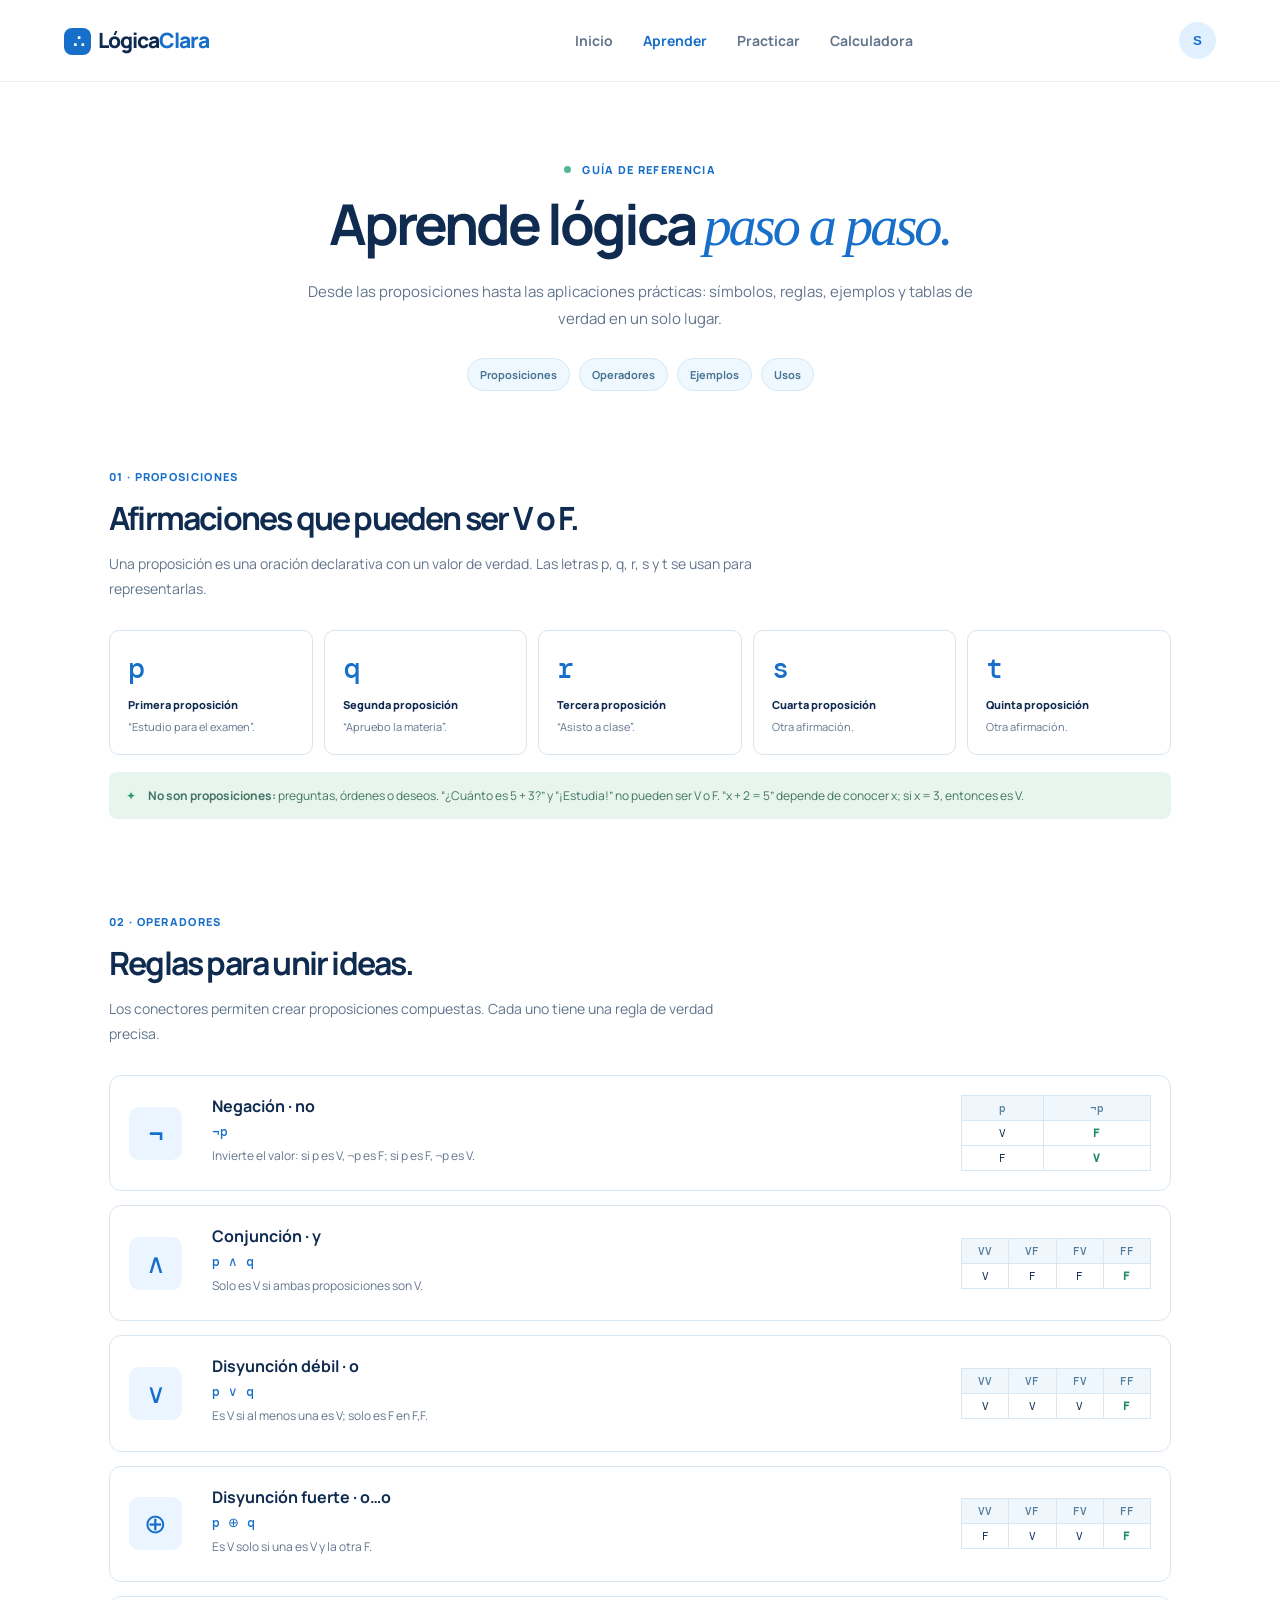
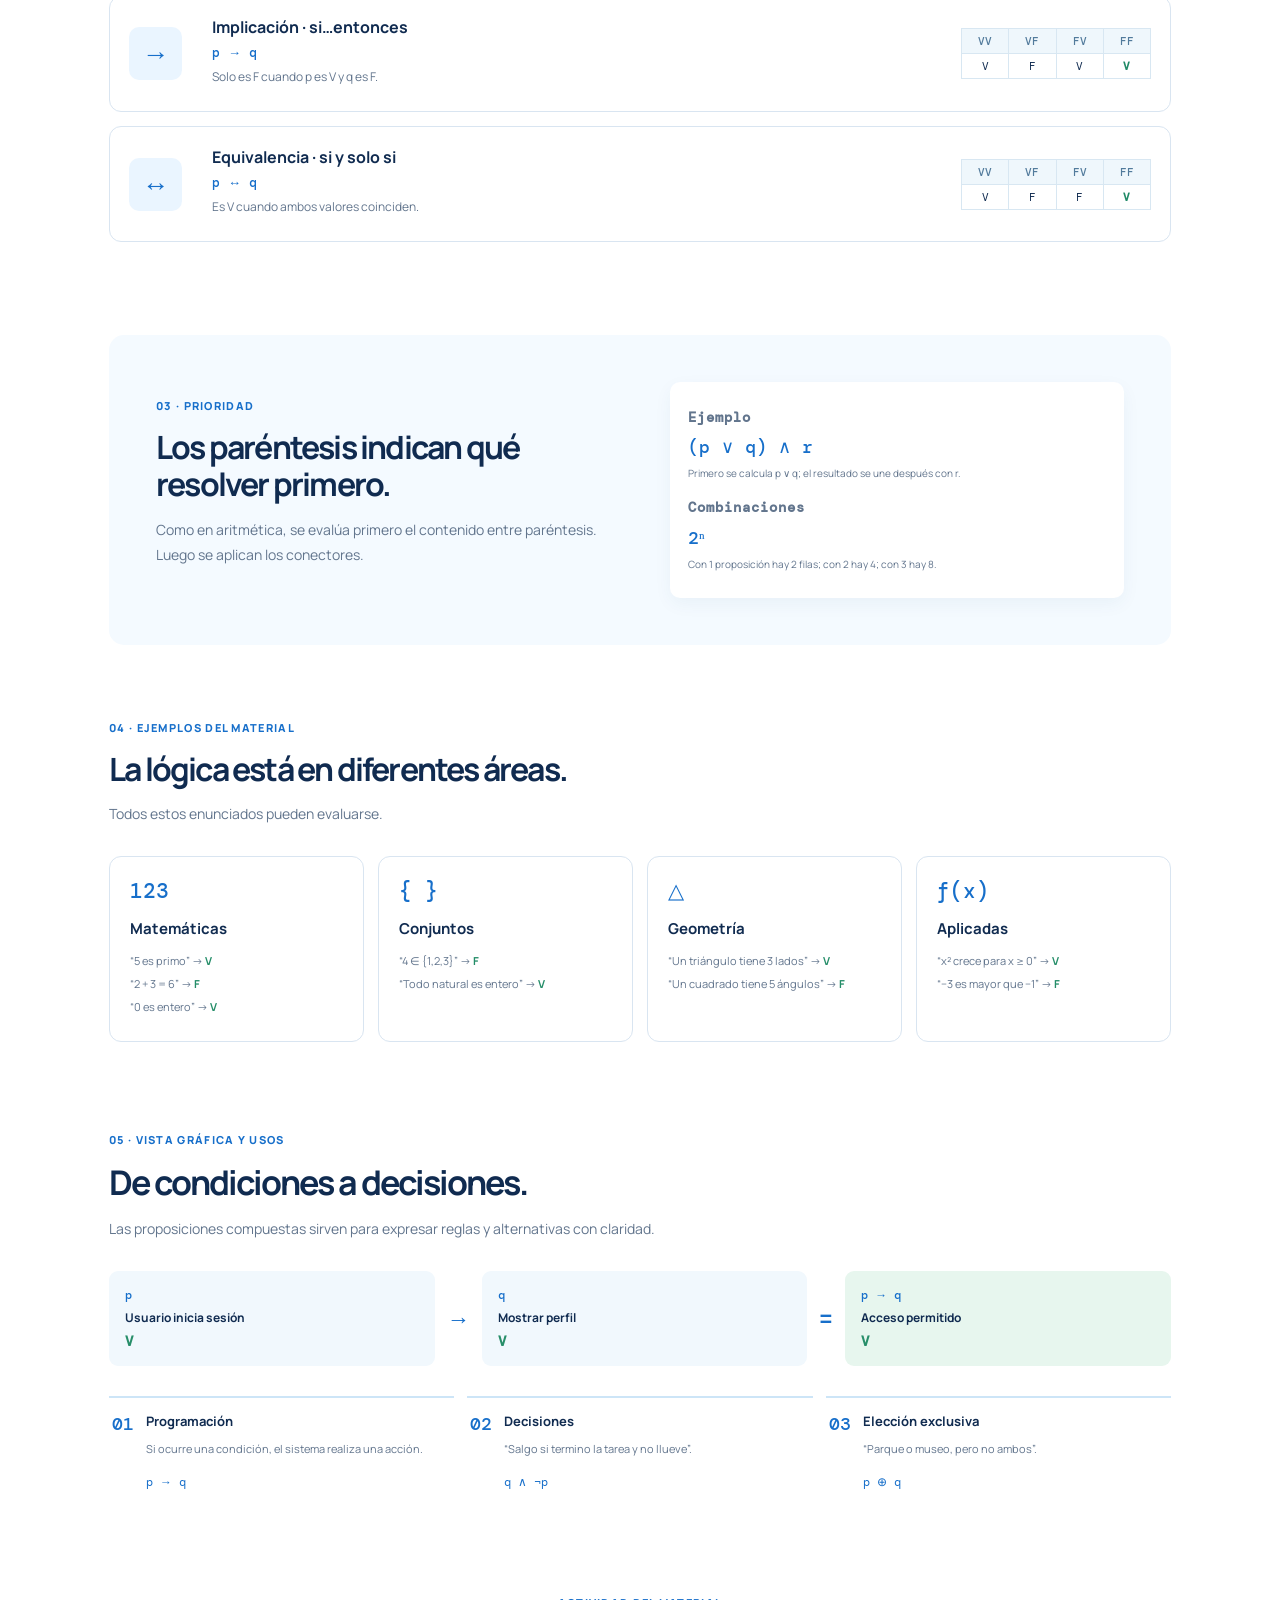
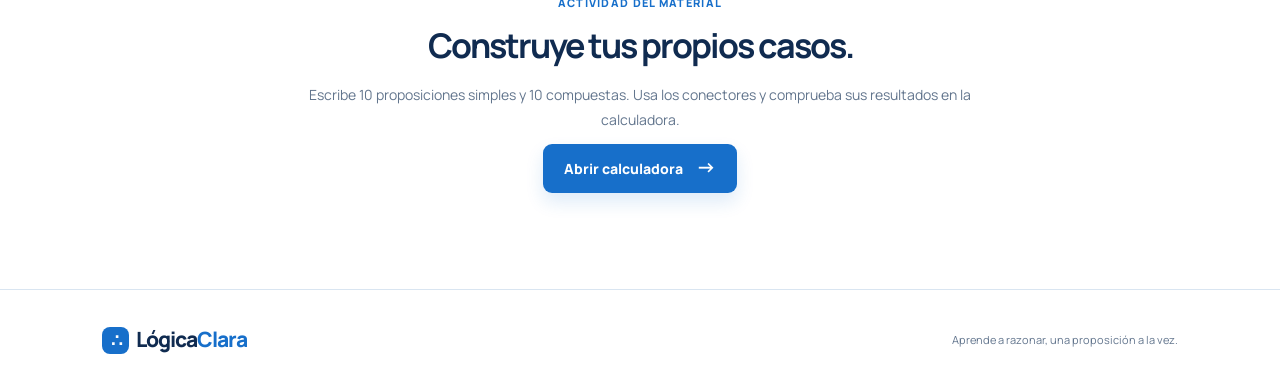
==== commit 6a5a9f59: "version final" ====
--- a/aprender.html
+++ b/aprender.html
@@ -1,14 +1 @@
-<!doctype html><html lang="es"><head><meta charset="UTF-8"><meta name="viewport" content="width=device-width, initial-scale=1.0"><title>Aprender | Lógica Clara</title><link rel="preconnect" href="https://fonts.googleapis.com"><link rel="preconnect" href="https://fonts.gstatic.com" crossorigin><link href="https://fonts.googleapis.com/css2?family=DM+Mono:wght@400;500&family=Manrope:wght@400;500;600;700;800&display=swap" rel="stylesheet"><link rel="stylesheet" href="styles.css"></head><body><header class="topbar"><a class="brand" href="index.html"><span class="brand-mark">∴</span>Lógica<span>Clara</span></a><nav><a href="index.html">Inicio</a><a class="active" href="aprender.html">Aprender</a><a href="practicar.html">Practicar</a><a href="calculadora.html">Calculadora</a></nav><button class="profile">S</button></header><main class="learn-page">
-<section class="learn-hero"><p class="eyebrow"><i></i> Guía de referencia</p><h1>El significado de cada <em>símbolo.</em></h1><p>Usa esta guía antes de construir expresiones en la calculadora. Cada símbolo representa una regla precisa.</p><div class="learn-nav"><a href="#proposiciones">Proposiciones</a><a href="#operadores">Operadores</a><a href="#parentesis">Paréntesis</a><a href="#tablas">Tablas de verdad</a></div></section>
-<section id="proposiciones" class="learn-section"><div class="learn-title"><p class="eyebrow">01 · Proposiciones</p><h2>Las letras representan afirmaciones.</h2><p>Una proposición es un enunciado que puede ser <b>verdadero (V)</b> o <b>falso (F)</b>. Las letras son nombres cortos para esos enunciados.</p></div><div class="variable-grid"><article><b>p</b><span>Primera proposición</span><p>Ejemplo: “Estudio para el examen”.</p></article><article><b>q</b><span>Segunda proposición</span><p>Ejemplo: “Apruebo la materia”.</p></article><article><b>r</b><span>Tercera proposición</span><p>Ejemplo: “Asisto a clase”.</p></article><article><b>s</b><span>Cuarta proposición</span><p>Puede representar otra afirmación.</p></article><article><b>t</b><span>Quinta proposición</span><p>Puede representar otra afirmación.</p></article></div><div class="learn-note"><span>✦</span><p><b>Importante:</b> p, q, r, s y t no son valores. Son etiquetas para las afirmaciones. En la tabla de verdad se les asigna V o F.</p></div></section>
-<section id="operadores" class="learn-section operators-section"><div class="learn-title"><p class="eyebrow">02 · Operadores</p><h2>Conectan o transforman proposiciones.</h2><p>Los conectores determinan el valor de verdad de una expresión formada por una o varias proposiciones.</p></div><div class="operator-lessons">
-<article><div class="operator-symbol">¬</div><div><h3>Negación · “no”</h3><p>Niega una proposición y cambia su valor de verdad.</p><p class="logic-example">¬p = “no p”</p><p class="rule"><b>Regla:</b> si p es V, ¬p es F; si p es F, ¬p es V.</p></div><table><tr><th>p</th><th>¬p</th></tr><tr><td>V</td><td>F</td></tr><tr><td>F</td><td>V</td></tr></table></article>
-<article><div class="operator-symbol">∧</div><div><h3>Conjunción · “y”</h3><p>Une dos proposiciones. Solo es verdadera si ambas son verdaderas.</p><p class="logic-example">p ∧ q = “p y q”</p><p class="rule"><b>Ejemplo:</b> “Estudio y apruebo”. Si una falla, el resultado es F.</p></div><table><tr><th>p</th><th>q</th><th>p ∧ q</th></tr><tr><td>V</td><td>V</td><td>V</td></tr><tr><td>V</td><td>F</td><td>F</td></tr><tr><td>F</td><td>V</td><td>F</td></tr><tr><td>F</td><td>F</td><td>F</td></tr></table></article>
-<article><div class="operator-symbol">∨</div><div><h3>Disyunción débil · “o”</h3><p>Es verdadera si al menos una proposición es verdadera. Incluye el caso en que ambas lo son.</p><p class="logic-example">p ∨ q = “p o q”</p><p class="rule"><b>Solo es falsa</b> cuando p y q son F.</p></div><table><tr><th>p</th><th>q</th><th>p ∨ q</th></tr><tr><td>V</td><td>V</td><td>V</td></tr><tr><td>V</td><td>F</td><td>V</td></tr><tr><td>F</td><td>V</td><td>V</td></tr><tr><td>F</td><td>F</td><td>F</td></tr></table></article>
-<article><div class="operator-symbol">⊕</div><div><h3>Disyunción fuerte · “o… o”</h3><p>Es verdadera cuando solo una de las dos proposiciones es verdadera.</p><p class="logic-example">p ⊕ q = “p o q, pero no ambas”</p><p class="rule"><b>Es falsa</b> cuando ambas coinciden: V,V o F,F.</p></div><table><tr><th>p</th><th>q</th><th>p ⊕ q</th></tr><tr><td>V</td><td>V</td><td>F</td></tr><tr><td>V</td><td>F</td><td>V</td></tr><tr><td>F</td><td>V</td><td>V</td></tr><tr><td>F</td><td>F</td><td>F</td></tr></table></article>
-<article><div class="operator-symbol">→</div><div><h3>Implicación · “si… entonces”</h3><p>Relaciona una condición con una consecuencia.</p><p class="logic-example">p → q = “si p, entonces q”</p><p class="rule"><b>Solo es falsa</b> si p es V y q es F: se cumple la condición, pero no la consecuencia.</p></div><table><tr><th>p</th><th>q</th><th>p → q</th></tr><tr><td>V</td><td>V</td><td>V</td></tr><tr><td>V</td><td>F</td><td>F</td></tr><tr><td>F</td><td>V</td><td>V</td></tr><tr><td>F</td><td>F</td><td>V</td></tr></table></article>
-<article><div class="operator-symbol">↔</div><div><h3>Equivalencia · “si y solo si”</h3><p>Es verdadera cuando las dos proposiciones tienen el mismo valor.</p><p class="logic-example">p ↔ q = “p si y solo si q”</p><p class="rule"><b>Es falsa</b> cuando una es V y la otra F.</p></div><table><tr><th>p</th><th>q</th><th>p ↔ q</th></tr><tr><td>V</td><td>V</td><td>V</td></tr><tr><td>V</td><td>F</td><td>F</td></tr><tr><td>F</td><td>V</td><td>F</td></tr><tr><td>F</td><td>F</td><td>V</td></tr></table></article>
-</div></section>
-<section id="parentesis" class="parenthesis-section"><div><p class="eyebrow">03 · Paréntesis</p><h2>Indican qué parte resolver primero.</h2><p>Funcionan como en aritmética: la expresión dentro de los paréntesis tiene prioridad.</p></div><div class="parenthesis-example"><p>Sin paréntesis</p><b>p ∨ q ∧ r</b><small>La negación y la conjunción se evalúan antes que la disyunción.</small><p>Con paréntesis</p><b>(p ∨ q) ∧ r</b><small>Primero se resuelve p ∨ q, después se combina con r.</small></div></section>
-<section id="tablas" class="table-explanation"><p class="eyebrow">04 · Tablas de verdad</p><h2>¿Por qué tienen 2, 4, 8 o más filas?</h2><p>Cada proposición puede tomar dos valores: V o F. Por eso una expresión con <b>n</b> proposiciones diferentes tiene <b>2ⁿ</b> combinaciones posibles.</p><div><span>1 proposición<br><b>2¹ = 2</b> filas</span><span>2 proposiciones<br><b>2² = 4</b> filas</span><span>3 proposiciones<br><b>2³ = 8</b> filas</span><span>4 proposiciones<br><b>2⁴ = 16</b> filas</span></div><a class="button primary" href="calculadora.html">Probar en la calculadora <b>→</b></a></section>
-</main><footer><a class="brand" href="index.html"><span class="brand-mark">∴</span>Lógica<span>Clara</span></a><p>Aprende a razonar, una proposición a la vez.</p></footer></body></html>
+<!doctype html><html lang="es"><head><meta charset="UTF-8"><meta name="viewport" content="width=device-width, initial-scale=1.0"><title>Aprender | Lógica Clara</title><link rel="preconnect" href="https://fonts.googleapis.com"><link rel="preconnect" href="https://fonts.gstatic.com" crossorigin><link href="https://fonts.googleapis.com/css2?family=DM+Mono:wght@400;500&family=Manrope:wght@400;500;600;700;800&display=swap" rel="stylesheet"><link rel="stylesheet" href="styles.css"></head><body><header class="topbar"><a class="brand" href="index.html"><span class="brand-mark">∴</span>Lógica<span>Clara</span></a><nav><a href="index.html">Inicio</a><a class="active" href="aprender.html">Aprender</a><a href="practicar.html">Practicar</a><a href="calculadora.html">Calculadora</a></nav><button class="profile">S</button></header><main class="learn-page"><section class="learn-hero"><p class="eyebrow"><i></i> Guía de referencia</p><h1>Aprende lógica <em>paso a paso.</em></h1><p>Desde las proposiciones hasta las aplicaciones prácticas: símbolos, reglas, ejemplos y tablas de verdad en un solo lugar.</p><div class="learn-nav"><a href="#proposiciones">Proposiciones</a><a href="#operadores">Operadores</a><a href="#ejemplos">Ejemplos</a><a href="#usos">Usos</a></div></section><section id="proposiciones" class="learn-section"><div class="learn-title"><p class="eyebrow">01 · Proposiciones</p><h2>Afirmaciones que pueden ser V o F.</h2><p>Una proposición es una oración declarativa con un valor de verdad. Las letras p, q, r, s y t se usan para representarlas.</p></div><div class="variable-grid"><article><b>p</b><span>Primera proposición</span><p>“Estudio para el examen”.</p></article><article><b>q</b><span>Segunda proposición</span><p>“Apruebo la materia”.</p></article><article><b>r</b><span>Tercera proposición</span><p>“Asisto a clase”.</p></article><article><b>s</b><span>Cuarta proposición</span><p>Otra afirmación.</p></article><article><b>t</b><span>Quinta proposición</span><p>Otra afirmación.</p></article></div><div class="learn-note"><span>✦</span><p><b>No son proposiciones:</b> preguntas, órdenes o deseos. “¿Cuánto es 5 + 3?” y “¡Estudia!” no pueden ser V o F. “x + 2 = 5” depende de conocer x; si x = 3, entonces es V.</p></div></section><section id="operadores" class="learn-section operators-section"><div class="learn-title"><p class="eyebrow">02 · Operadores</p><h2>Reglas para unir ideas.</h2><p>Los conectores permiten crear proposiciones compuestas. Cada uno tiene una regla de verdad precisa.</p></div><div class="operator-lessons"><article><div class="operator-symbol">¬</div><div><h3>Negación · no</h3><p class="logic-example">¬p</p><p>Invierte el valor: si p es V, ¬p es F; si p es F, ¬p es V.</p></div><table><tr><th>p</th><th>¬p</th></tr><tr><td>V</td><td>F</td></tr><tr><td>F</td><td>V</td></tr></table></article><article><div class="operator-symbol">∧</div><div><h3>Conjunción · y</h3><p class="logic-example">p ∧ q</p><p>Solo es V si ambas proposiciones son V.</p></div><table><tr><th>VV</th><th>VF</th><th>FV</th><th>FF</th></tr><tr><td>V</td><td>F</td><td>F</td><td>F</td></tr></table></article><article><div class="operator-symbol">∨</div><div><h3>Disyunción débil · o</h3><p class="logic-example">p ∨ q</p><p>Es V si al menos una es V; solo es F en F,F.</p></div><table><tr><th>VV</th><th>VF</th><th>FV</th><th>FF</th></tr><tr><td>V</td><td>V</td><td>V</td><td>F</td></tr></table></article><article><div class="operator-symbol">⊕</div><div><h3>Disyunción fuerte · o…o</h3><p class="logic-example">p ⊕ q</p><p>Es V solo si una es V y la otra F.</p></div><table><tr><th>VV</th><th>VF</th><th>FV</th><th>FF</th></tr><tr><td>F</td><td>V</td><td>V</td><td>F</td></tr></table></article><article><div class="operator-symbol">→</div><div><h3>Implicación · si…entonces</h3><p class="logic-example">p → q</p><p>Solo es F cuando p es V y q es F.</p></div><table><tr><th>VV</th><th>VF</th><th>FV</th><th>FF</th></tr><tr><td>V</td><td>F</td><td>V</td><td>V</td></tr></table></article><article><div class="operator-symbol">↔</div><div><h3>Equivalencia · si y solo si</h3><p class="logic-example">p ↔ q</p><p>Es V cuando ambos valores coinciden.</p></div><table><tr><th>VV</th><th>VF</th><th>FV</th><th>FF</th></tr><tr><td>V</td><td>F</td><td>F</td><td>V</td></tr></table></article></div></section><section class="parenthesis-section"><div><p class="eyebrow">03 · Prioridad</p><h2>Los paréntesis indican qué resolver primero.</h2><p>Como en aritmética, se evalúa primero el contenido entre paréntesis. Luego se aplican los conectores.</p></div><div class="parenthesis-example"><p>Ejemplo</p><b>(p ∨ q) ∧ r</b><small>Primero se calcula p ∨ q; el resultado se une después con r.</small><p>Combinaciones</p><b>2ⁿ</b><small>Con 1 proposición hay 2 filas; con 2 hay 4; con 3 hay 8.</small></div></section><section id="ejemplos" class="learn-section examples-section"><div class="learn-title"><p class="eyebrow">04 · Ejemplos del material</p><h2>La lógica está en diferentes áreas.</h2><p>Todos estos enunciados pueden evaluarse.</p></div><div class="context-grid"><article><span>123</span><h3>Matemáticas</h3><p>“5 es primo” → <b>V</b></p><p>“2 + 3 = 6” → <b>F</b></p><p>“0 es entero” → <b>V</b></p></article><article><span>{ }</span><h3>Conjuntos</h3><p>“4 ∈ {1,2,3}” → <b>F</b></p><p>“Todo natural es entero” → <b>V</b></p></article><article><span>△</span><h3>Geometría</h3><p>“Un triángulo tiene 3 lados” → <b>V</b></p><p>“Un cuadrado tiene 5 ángulos” → <b>F</b></p></article><article><span>f(x)</span><h3>Aplicadas</h3><p>“x² crece para x ≥ 0” → <b>V</b></p><p>“−3 es mayor que −1” → <b>F</b></p></article></div></section><section id="usos" class="build-section"><div class="build-heading"><p class="eyebrow">05 · Vista gráfica y usos</p><h2>De condiciones a decisiones.</h2><p>Las proposiciones compuestas sirven para expresar reglas y alternativas con claridad.</p></div><div class="build-flow"><div><small>p</small><b>Usuario inicia sesión</b><span>V</span></div><i>→</i><div><small>q</small><b>Mostrar perfil</b><span>V</span></div><i>=</i><div class="flow-result"><small>p → q</small><b>Acceso permitido</b><span>V</span></div></div><div class="use-cases"><article><span>01</span><div><h3>Programación</h3><p>Si ocurre una condición, el sistema realiza una acción.</p><code>p → q</code></div></article><article><span>02</span><div><h3>Decisiones</h3><p>“Salgo si termino la tarea y no llueve”.</p><code>q ∧ ¬p</code></div></article><article><span>03</span><div><h3>Elección exclusiva</h3><p>“Parque o museo, pero no ambos”.</p><code>p ⊕ q</code></div></article></div></section><section class="activity-section"><p class="eyebrow">Actividad del material</p><h2>Construye tus propios casos.</h2><p>Escribe 10 proposiciones simples y 10 compuestas. Usa los conectores y comprueba sus resultados en la calculadora.</p><a class="button primary" href="calculadora.html">Abrir calculadora <b>→</b></a></section></main><footer><a class="brand" href="index.html"><span class="brand-mark">∴</span>Lógica<span>Clara</span></a><p>Aprende a razonar, una proposición a la vez.</p></footer></body></html>
--- a/styles.css
+++ b/styles.css
@@ -3,3 +3,7 @@
 .logic-calculator{max-width:1050px;margin:auto;padding:80px 32px 110px}.calc-heading{text-align:center;max-width:660px;margin:0 auto 48px}.calc-heading h1{font-size:clamp(38px,4vw,54px);letter-spacing:-3px;line-height:1.1;margin:0}.calc-heading h1 em{font-family:Georgia,serif;font-weight:400;color:var(--blue)}.calc-heading>p:not(.eyebrow){font-size:14px;line-height:1.8;color:var(--muted);margin:19px auto 0}.calculator-machine{border:1px solid #c7dcec;border-radius:17px;padding:28px;background:#fff;box-shadow:0 15px 35px #16466c13}.machine-top{display:flex;justify-content:space-between;align-items:center;border-bottom:1px solid var(--line);padding-bottom:19px;margin-bottom:21px}.machine-top span{font:700 12px 'DM Mono';letter-spacing:1px;color:var(--ink);display:block}.machine-top small{font-size:11px;color:var(--muted);margin-top:5px;display:block}.machine-status{font:700 10px 'DM Mono';color:#38966f}.machine-status i{display:inline-block;width:7px;height:7px;background:#52bd90;border-radius:50%;margin-right:6px}.calculator-machine label{font:500 10px 'DM Mono';color:#6d88a2;letter-spacing:1px}.expression-screen{display:flex;background:#eff8ff;border:1px solid #b8d8ed;border-radius:9px;overflow:hidden;margin-top:8px}.expression-screen input{width:100%;border:0;outline:0;background:transparent;padding:16px;font:500 20px 'DM Mono';color:var(--ink);min-width:0}.expression-screen input::placeholder{font:11px Manrope;color:#8ca4ba}.screen-action{border:0;border-left:1px solid #c4dfef;background:#e4f2fb;color:#376e9e;font-size:21px;width:56px;cursor:pointer}.input-help{font-size:10px;color:#7690a6;line-height:1.6;margin:10px 0 22px}.keypad{background:#f6faff;border:1px solid #dcecf7;border-radius:11px;padding:19px}.key-group p{font:700 9px 'DM Mono';letter-spacing:1px;color:#7c97af;margin:0 0 9px}.key-group+.key-group{margin-top:17px}.key-row{display:grid;grid-template-columns:repeat(5,1fr);gap:8px}.key-row button,.key-actions button{border:1px solid #c9dfef;border-radius:7px;background:#fff;color:var(--ink);font:600 20px 'DM Mono';height:47px;cursor:pointer;transition:.15s}.key-row button:hover,.key-actions button:hover{background:#eaf5ff;border-color:#5ca7df;transform:translateY(-1px)}.key-row.ops{grid-template-columns:repeat(6,1fr)}.key-row.ops button{height:54px;color:var(--blue)}.key-row.ops small{display:block;font:700 8px Manrope;color:#7595af;margin-top:3px}.key-actions{display:grid;grid-template-columns:52px 52px 1fr 1.25fr;gap:8px;margin-top:17px}.key-actions button{font-size:17px}.key-actions .clear-key{font:700 12px Manrope;color:#55738e}.key-actions .solve-key{background:var(--blue);border-color:var(--blue);color:#fff;font:700 13px Manrope}.solve-key b{font-size:19px;margin-left:6px}.calc-error{min-height:19px;margin:13px 0 0}.solution{margin-top:62px}.solution-title{display:flex;justify-content:space-between;align-items:center;gap:20px;margin-bottom:22px}.solution-title h2{font-size:30px;letter-spacing:-1.8px;margin:0}.final-result{background:#e5f6ee;border-radius:11px;text-align:center;padding:9px 18px;min-width:88px}.final-result span{display:block;font:700 8px 'DM Mono';color:#4d9176}.final-result strong{font:800 31px 'DM Mono';color:#24986b}.values-bar{display:flex;gap:9px;flex-wrap:wrap;margin-bottom:17px}.values-bar span{background:#edf7ff;border-radius:6px;padding:7px 10px;color:#527896;font:12px 'DM Mono'}.values-bar b{color:var(--blue)}.steps-box{border:1px solid var(--line);border-radius:12px;padding:21px}.steps-box h3,.table-header h3{font-size:15px;margin:0 0 13px}.procedure{display:grid;gap:8px}.step{display:flex;gap:14px;align-items:center;background:#f7fbfe;border-radius:6px;padding:10px 12px;color:#476982;font:13px 'DM Mono'}.step span{width:57px;color:#7a9ab3;font:700 10px Manrope}.step b{font-weight:500}.expression-step{background:#edf7ff;color:#21669d}.final-step{background:#e7f6ee;color:#207d5c}.table-header{display:flex;align-items:end;justify-content:space-between;margin:33px 0 12px}.table-header h3{margin:0}.table-header p{font-size:11px;color:var(--muted);margin:4px 0 0}.table-header>span{font:700 10px 'DM Mono';color:#6184a0;background:#eff7fc;padding:7px 9px;border-radius:5px}.solution .truth-table th{white-space:nowrap}@media(max-width:600px){.logic-calculator{padding:55px 18px 80px}.calculator-machine{padding:18px}.machine-top small{display:none}.key-row.ops{grid-template-columns:repeat(3,1fr)}.key-actions{grid-template-columns:45px 45px 1fr 1.1fr}.solution-title{align-items:flex-start}.solution-title h2{font-size:24px}.step{font-size:11px}.step span{width:46px}.expression-screen input{font-size:16px}}
 .learn-page{max-width:1126px;margin:auto;padding:80px 32px 110px}.learn-hero{text-align:center;max-width:700px;margin:0 auto 78px}.learn-hero h1{font-size:clamp(40px,4.4vw,59px);line-height:1.1;letter-spacing:-3px;margin:0}.learn-hero h1 em{font-family:Georgia,serif;font-weight:400;color:var(--blue)}.learn-hero>p:not(.eyebrow){font-size:15px;line-height:1.8;color:var(--muted);margin:20px auto}.learn-nav{display:flex;justify-content:center;flex-wrap:wrap;gap:9px;margin-top:26px}.learn-nav a{font-size:11px;font-weight:700;color:#477492;text-decoration:none;background:#eff8ff;border:1px solid #d4e9f7;border-radius:20px;padding:8px 12px}.learn-section{margin-top:75px}.learn-title{max-width:645px;margin-bottom:29px}.learn-title h2,.parenthesis-section h2,.table-explanation h2{font-size:32px;letter-spacing:-1.8px;line-height:1.15;margin:0}.learn-title>p:not(.eyebrow),.parenthesis-section>div>p:not(.eyebrow),.table-explanation>p:not(.eyebrow){font-size:14px;color:var(--muted);line-height:1.8}.variable-grid{display:grid;grid-template-columns:repeat(5,1fr);gap:11px}.variable-grid article{border:1px solid var(--line);border-radius:10px;padding:18px}.variable-grid article>b{display:block;color:var(--blue);font:500 29px 'DM Mono'}.variable-grid span{font-size:11px;font-weight:800;display:block;margin-top:10px}.variable-grid p{font-size:11px;line-height:1.6;color:var(--muted);margin:6px 0 0}.learn-note{display:flex;gap:12px;margin-top:17px;padding:14px 17px;border-radius:8px;background:#e7f5ee;color:#427563;font-size:12px;line-height:1.6}.learn-note span{color:#2b9c70}.learn-note p{margin:0}.operators-section{margin-top:95px}.operator-lessons{display:grid;gap:14px}.operator-lessons article{display:grid;grid-template-columns:65px 1fr 190px;gap:18px;align-items:center;border:1px solid var(--line);border-radius:12px;padding:19px}.operator-symbol{width:53px;height:53px;display:grid;place-items:center;background:#eaf5ff;border-radius:10px;color:var(--blue);font:500 27px 'DM Mono'}.operator-lessons h3{margin:0;font-size:16px}.operator-lessons p{font-size:12px;color:var(--muted);line-height:1.6;margin:6px 0}.operator-lessons .logic-example{font:500 13px 'DM Mono';color:var(--blue)}.operator-lessons .rule b{color:var(--ink)}.operator-lessons table{border-collapse:collapse;font:11px 'DM Mono';text-align:center}.operator-lessons th{background:#eff7fc;color:#527b9c;font-weight:500}.operator-lessons td,.operator-lessons th{border:1px solid #d8e7f2;padding:5px 7px}.operator-lessons td:last-child{color:#218a67;font-weight:700}.parenthesis-section{margin-top:93px;background:#f4faff;border-radius:15px;padding:47px;display:grid;grid-template-columns:1fr 1fr;gap:60px;align-items:center}.parenthesis-example{background:#fff;border-radius:10px;padding:12px 18px;box-shadow:0 6px 18px #16466c0d}.parenthesis-example p{font:700 9px 'DM Mono';color:#7595af;letter-spacing:1px;margin:11px 0 5px}.parenthesis-example b{font:500 18px 'DM Mono';color:var(--blue)}.parenthesis-example small{display:block;color:var(--muted);font-size:10px;line-height:1.6;margin:6px 0 14px}.table-explanation{text-align:center;max-width:850px;margin:92px auto 0}.table-explanation>p:not(.eyebrow){max-width:610px;margin:17px auto;color:var(--muted)}.table-explanation>div{display:grid;grid-template-columns:repeat(4,1fr);gap:10px;margin:29px 0}.table-explanation>div span{background:#eef7fd;border-radius:8px;padding:14px 7px;color:#6c89a3;font-size:11px;line-height:1.6}.table-explanation>div b{font:500 16px 'DM Mono';color:var(--blue)}@media(max-width:760px){.variable-grid{grid-template-columns:repeat(2,1fr)}.operator-lessons article{grid-template-columns:54px 1fr}.operator-lessons table{grid-column:1/-1;margin-left:0}.parenthesis-section{grid-template-columns:1fr;gap:25px;padding:30px}.table-explanation>div{grid-template-columns:repeat(2,1fr)}}@media(max-width:460px){.learn-page{padding:55px 20px 80px}.variable-grid{grid-template-columns:1fr}.operator-lessons article{padding:15px;gap:12px}.operator-symbol{width:44px;height:44px}.learn-nav{gap:6px}}
 .step{align-items:flex-start}.step span{flex:0 0 68px;padding-top:2px}.step b{display:block}.step small{display:block;font:11px Manrope;color:#6c8298;line-height:1.55;margin-top:4px}.final-step small{color:#4e896f}
+.random-section,.complete-practice{max-width:1126px;margin:85px auto;padding:0 32px;display:grid;grid-template-columns:1fr 1fr;gap:65px;align-items:center}.random-section{margin-top:95px}.complete-copy h2{font-size:35px;line-height:1.15;letter-spacing:-2px;margin:0}.complete-copy h2 em{font-family:Georgia,serif;font-weight:400;color:var(--blue)}.complete-copy>p:not(.eyebrow){color:var(--muted);font-size:14px;line-height:1.8}.complete-card{border:1px solid var(--line);border-radius:14px;background:#fff;padding:24px;box-shadow:0 8px 24px #123b6010}.exercise-top{display:flex;align-items:center;justify-content:space-between;gap:10px}.new-exercise{border:0;background:#edf7ff;color:var(--blue);font:700 10px Manrope;border-radius:6px;padding:7px 9px;cursor:pointer}.complete-question p{font-size:13px;color:var(--muted);margin:22px 0 10px}.complete-question strong{display:block;font:500 22px 'DM Mono';color:var(--ink);margin-bottom:17px}.complete-input{display:flex;gap:9px}.complete-input input{width:100%;min-width:0;border:1px solid #bfd9ee;border-radius:7px;padding:12px;font:500 15px 'DM Mono';outline-color:var(--blue)}.complete-input button{border:0;border-radius:7px;background:var(--blue);color:#fff;padding:0 16px;font:700 12px Manrope;cursor:pointer}.random-section .option-list button.correct{border-color:#4aae82;background:#e8f7ef;color:#277d5d}.random-section .option-list button.incorrect{border-color:#e7989d;background:#fff2f2;color:#bb525b}.practice-rules{max-width:1126px;margin:80px auto;padding:25px 32px 0;border-top:1px solid var(--line)}.practice-rules>div{display:flex;flex-wrap:wrap;gap:8px}.practice-rules span{background:#f1f8fd;border-radius:6px;color:#63809a;font-size:11px;padding:8px 10px}.practice-rules span b{color:var(--blue);font:500 15px 'DM Mono';margin-right:4px}@media(max-width:800px){.random-section,.complete-practice{grid-template-columns:1fr;gap:30px;margin:65px auto}.practice-rules{margin:55px auto}.complete-copy h2{font-size:30px}}@media(max-width:460px){.random-section,.complete-practice{padding:0 20px}.complete-card{padding:18px}}
+.exercise-count{font:700 10px 'DM Mono';color:#7b99b1}.exercise-navigation{display:flex;justify-content:space-between;gap:10px;margin-top:17px;border-top:1px solid var(--line);padding-top:15px}.exercise-navigation button{border:1px solid #c6ddeb;background:#fff;color:#4d7395;border-radius:6px;padding:8px 10px;font:700 11px Manrope;cursor:pointer}.exercise-navigation button:last-child{background:#eaf5ff;border-color:#b9dff8;color:var(--blue)}.exercise-navigation button:disabled{opacity:.45;cursor:not-allowed}.guided-options button.correct{border-color:#4aae82;background:#e8f7ef;color:#277d5d}.guided-options button.incorrect{border-color:#e7989d;background:#fff2f2;color:#bb525b}
+.context-grid{display:grid;grid-template-columns:repeat(4,1fr);gap:14px}.context-grid article{border:1px solid var(--line);border-radius:12px;padding:20px}.context-grid article>span{color:var(--blue);font:500 21px 'DM Mono'}.context-grid h3{font-size:15px;margin:13px 0}.context-grid p{font-size:11px;color:var(--muted);line-height:1.65;margin:5px 0}.context-grid p b{color:#248d68}.not-proposition{background:#f4faff;margin:90px -32px;padding:70px max(32px,10vw);display:grid;grid-template-columns:1fr 1fr;gap:65px}.not-proposition h2,.build-heading h2,.activity-section h2{font-size:34px;letter-spacing:-2px;line-height:1.15;margin:0}.not-proposition p:not(.eyebrow),.build-heading p:not(.eyebrow),.activity-section p:not(.eyebrow){font-size:14px;color:var(--muted);line-height:1.8}.not-cases{background:#fff;border-radius:12px;padding:7px 22px}.not-cases div{display:grid;gap:7px;padding:15px 0;border-bottom:1px solid var(--line)}.not-cases div:last-child{border:0}.not-cases b{font-size:13px}.not-cases small{font-size:11px;color:var(--muted)}.build-section{margin-top:90px}.build-flow{margin:30px 0;display:flex;gap:12px;align-items:center}.build-flow>div{flex:1;padding:16px;background:#f1f8fd;border-radius:9px;display:grid;gap:6px}.build-flow small{font:500 12px 'DM Mono';color:var(--blue)}.build-flow b{font-size:12px}.build-flow span{color:#278e69;font:700 14px 'DM Mono'}.build-flow i{font:500 23px 'DM Mono';color:var(--blue)}.flow-result{background:#e7f6ee!important}.use-cases{display:grid;grid-template-columns:repeat(3,1fr);gap:13px}.use-cases article{display:flex;gap:12px;border-top:2px solid #cde5f7;padding:14px 3px}.use-cases span{font:500 18px 'DM Mono';color:var(--blue)}.use-cases h3{font-size:13px;margin:0}.use-cases p{font-size:11px;line-height:1.5;color:var(--muted)}.use-cases code{font:12px 'DM Mono';color:var(--blue)}.activity-section{max-width:720px;text-align:center;margin:90px auto 0}.activity-section>p:not(.eyebrow){margin:17px 0 25px}@media(max-width:800px){.context-grid{grid-template-columns:repeat(2,1fr)}.not-proposition{margin:60px -20px;padding:45px 20px;grid-template-columns:1fr;gap:30px}.build-flow{flex-direction:column;align-items:stretch}.build-flow i{text-align:center}.use-cases{grid-template-columns:1fr}}@media(max-width:460px){.context-grid{grid-template-columns:1fr}}
+.credits-panel{position:fixed;z-index:20;right:max(5vw,32px);top:71px;width:275px;background:#fff;border:1px solid var(--line);border-radius:13px;padding:17px;box-shadow:0 15px 35px #103a6224}.credits-heading{display:flex;justify-content:space-between;border-bottom:1px solid var(--line);padding-bottom:12px;margin-bottom:8px}.credits-heading span{font:700 9px 'DM Mono';letter-spacing:1px;color:var(--blue)}.credits-heading h2{font-size:15px;margin:4px 0}.credits-heading button{border:0;background:#f0f7fc;border-radius:5px;font-size:18px;width:28px;height:28px;cursor:pointer}.credit-person{display:flex;align-items:center;gap:11px;padding:9px 0}.credit-person img{width:40px;height:40px;border-radius:50%;object-fit:cover;border:2px solid #e3f1fb}.credit-person p{margin:0;font-size:12px;font-weight:700}
